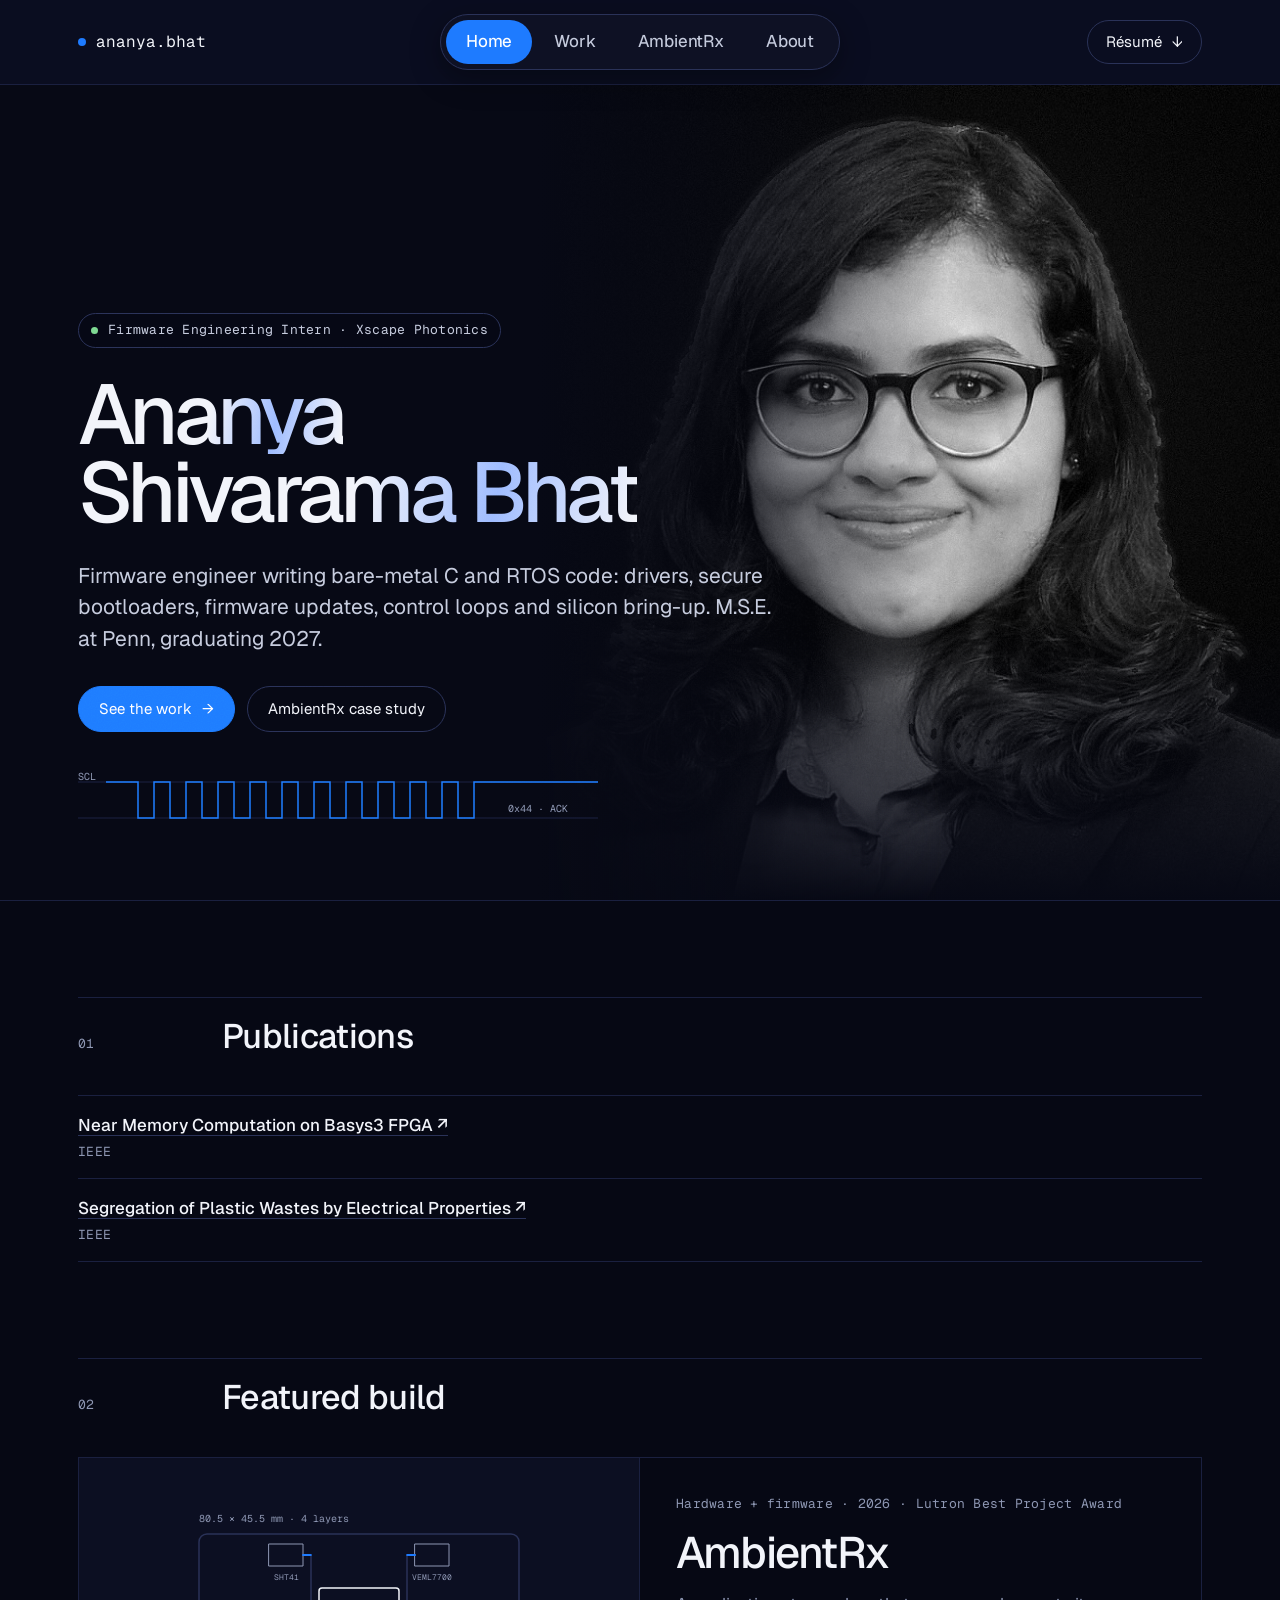
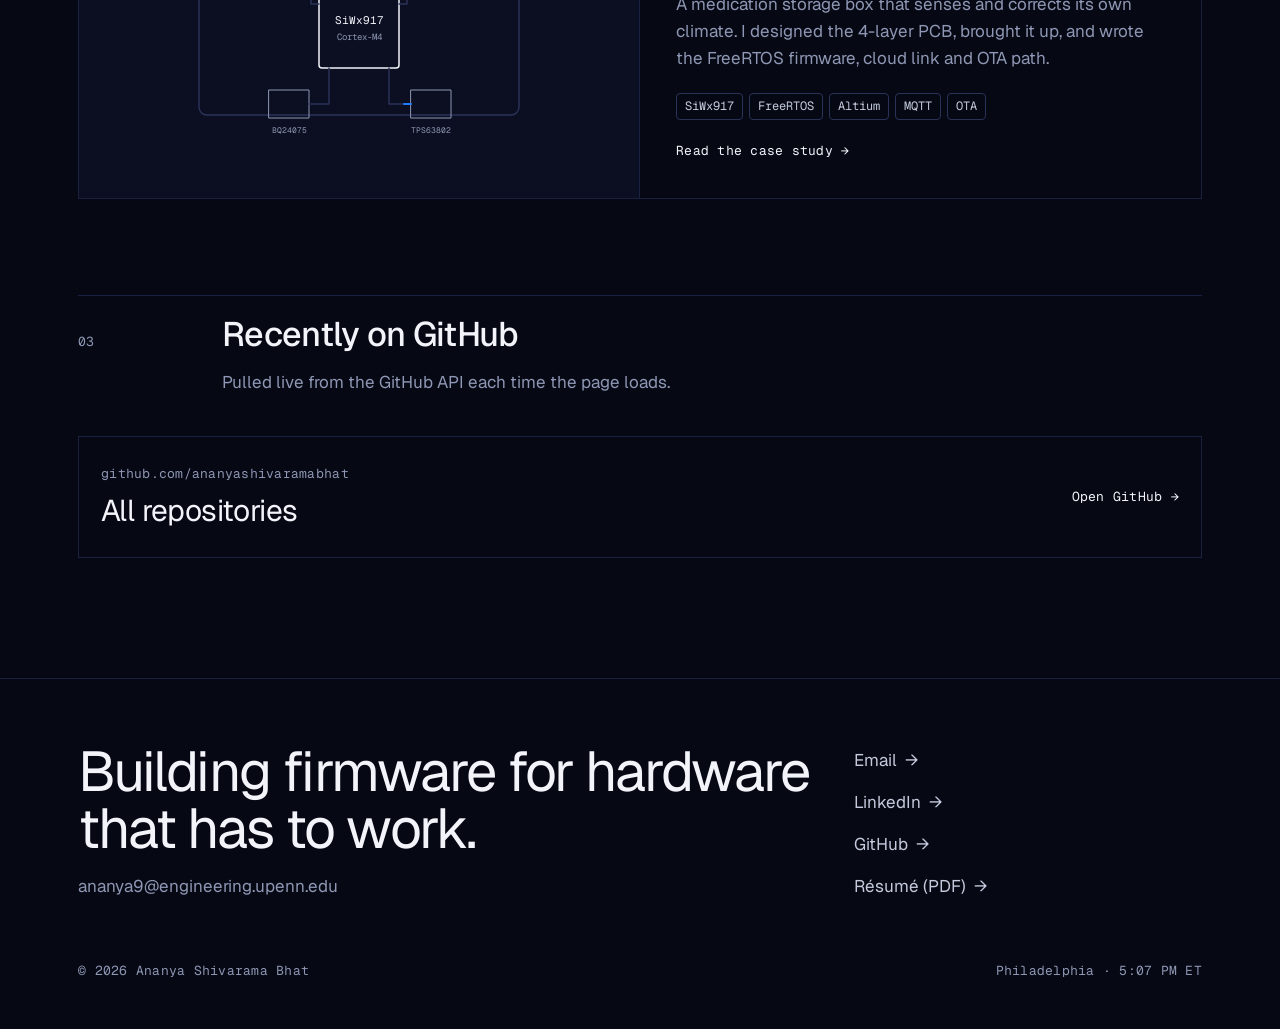
==== index.html @ 8e0df599 "Refresh assets" ====
<!DOCTYPE html>
<html lang="en">
<head>
<meta charset="utf-8">
<meta name="viewport" content="width=device-width, initial-scale=1">
<title>Ananya Shivarama Bhat · Firmware Engineer</title>
<meta name="description" content="Firmware engineer: bare-metal C, RTOS, secure bootloaders, firmware updates and silicon bring-up.">
<link rel="preconnect" href="https://fonts.googleapis.com">
<link rel="preconnect" href="https://fonts.gstatic.com" crossorigin>
<link href="https://fonts.googleapis.com/css2?family=Geist:wght@300;400;500;600&family=Geist+Mono:wght@400;500&display=swap" rel="stylesheet">
<link rel="stylesheet" href="assets-site.css?v=7">
</head>
<body data-page="home">
<a class="skip" href="#main">Skip to content</a>
<header id="site-header"></header>

<main id="main">
  <section class="hero" aria-labelledby="hero-title">
    <div class="hero-photo"><img src="portrait.jpg" alt="Ananya Shivarama Bhat" style="object-position: 50% 8%"></div>
    <div class="hero-inner">
      <p class="hero-status mono"><i aria-hidden="true"></i>Firmware Engineering Intern · Xscape Photonics</p>
      <h1 id="hero-title"><span class="line"><span>Ananya</span></span><span class="line"><span>Shivarama Bhat</span></span></h1>
      <p class="hero-lede">Firmware engineer writing bare-metal C and RTOS code: drivers, secure bootloaders, firmware updates, control loops and silicon bring-up. M.S.E. at Penn, graduating 2027.</p>
      <div class="hero-actions">
        <a class="btn solid" href="work.html">See the work <span class="arrow">→</span></a>
        <a class="btn" href="ambientrx.html">AmbientRx case study</a>
      </div>
      <svg class="scope" viewBox="0 0 520 56" aria-hidden="true">
        <path class="grid" d="M0 10 H520 M0 46 H520"></path>
        <text x="0" y="8">SCL</text>
        <path class="trace" pathLength="1" d="M28 10 H60 V46 H76 V10 H92 V46 H108 V10 H124 V46 H140 V10 H156 V46 H172 V10 H188 V46 H204 V10 H220 V46 H236 V10 H252 V46 H268 V10 H284 V46 H300 V10 H316 V46 H332 V10 H348 V46 H364 V10 H380 V46 H396 V10 H520"></path>
        <text x="430" y="40">0x44 · ACK</text>
      </svg>
    </div>
  </section>


  <div class="wrap">
    <section class="section" aria-labelledby="pub-h">
      <div class="sec-head"><span class="num">01</span><h2 id="pub-h">Publications</h2></div>
      <ul class="list-plain reveal">
        <li><a href="https://ieeexplore.ieee.org/document/10731081" target="_blank" rel="noopener"><strong style="font-weight: 500">Near Memory Computation on Basys3 FPGA ↗</strong></a><span class="mono mute">IEEE</span></li>
        <li><a href="https://ieeexplore.ieee.org/document/10234729" target="_blank" rel="noopener"><strong style="font-weight: 500">Segregation of Plastic Wastes by Electrical Properties ↗</strong></a><span class="mono mute">IEEE</span></li>
      </ul>
    </section>

    <section class="section" aria-labelledby="feat-h">
      <div class="sec-head"><span class="num">02</span><h2 id="feat-h">Featured build</h2></div>
      <a class="feature reveal" href="ambientrx.html">
        <div class="feature-vis" aria-hidden="true">
          <svg viewBox="0 0 400 340" style="position: absolute; inset: 0; width: 100%; height: 100%" preserveAspectRatio="xMidYMid meet">
            <g fill="none" stroke-linecap="round" stroke-linejoin="round">
              <rect x="40" y="76" width="320" height="181" rx="8" stroke="#2A3258" stroke-width="1.5"></rect>
              <rect x="160" y="130" width="80" height="80" rx="3" stroke="#F2F4FA" stroke-width="1.5"></rect>
              <text x="200" y="166" text-anchor="middle" font-family="Geist Mono, monospace" font-size="11" fill="#F2F4FA" stroke="none">SiWx917</text>
              <text x="200" y="182" text-anchor="middle" font-family="Geist Mono, monospace" font-size="9" fill="#8E97B3" stroke="none">Cortex-M4</text>
              <rect x="110" y="86" width="34" height="22" stroke="#8E97B3"></rect><text x="127" y="122" text-anchor="middle" font-family="Geist Mono, monospace" font-size="8" fill="#8E97B3" stroke="none">SHT41</text>
              <rect x="256" y="86" width="34" height="22" stroke="#8E97B3"></rect><text x="273" y="122" text-anchor="middle" font-family="Geist Mono, monospace" font-size="8" fill="#8E97B3" stroke="none">VEML7700</text>
              <rect x="110" y="232" width="40" height="28" stroke="#8E97B3"></rect><text x="130" y="275" text-anchor="middle" font-family="Geist Mono, monospace" font-size="8" fill="#8E97B3" stroke="none">BQ24075</text>
              <rect x="252" y="232" width="40" height="28" stroke="#8E97B3"></rect><text x="272" y="275" text-anchor="middle" font-family="Geist Mono, monospace" font-size="8" fill="#8E97B3" stroke="none">TPS63802</text>
              <path d="M144 97 H152 V146 H160 M256 97 H248 V146 H240 M150 246 H170 V210 M252 246 H230 V210" stroke="#2A3258" stroke-width="1.5"></path>
              <path class="feat-sig" pathLength="1" d="M144 97 H152 V146 H160" stroke="#1E7BFF" stroke-width="2"></path>
              <path class="feat-sig b" pathLength="1" d="M256 97 H248 V146 H240" stroke="#1E7BFF" stroke-width="2"></path>
              <path class="feat-sig c" pathLength="1" d="M252 246 H230 V210" stroke="#1E7BFF" stroke-width="2"></path>
              <text x="40" y="64" font-family="Geist Mono, monospace" font-size="10" fill="#8E97B3" stroke="none">80.5 × 45.5 mm · 4 layers</text>
            </g>
          </svg>
        </div>
        <div class="feature-body">
          <div style="display: flex; flex-direction: column; gap: 14px">
            <p class="mono mute">Hardware + firmware · 2026 · Lutron Best Project Award</p>
            <h3>AmbientRx</h3>
            <p class="mute" style="font-size: 17px; max-width: 30em">A medication storage box that senses and corrects its own climate. I designed the 4-layer PCB, brought it up, and wrote the FreeRTOS firmware, cloud link and OTA path.</p>
          </div>
          <div class="tags"><span class="tag">SiWx917</span><span class="tag">FreeRTOS</span><span class="tag">Altium</span><span class="tag">MQTT</span><span class="tag">OTA</span></div>
          <span class="mono" style="display: inline-flex; gap: 8px; align-items: center">Read the case study <span class="arrow">→</span></span>
        </div>
      </a>
      <style>
        .feat-sig{stroke-dasharray:.12 .88;animation:featsig 2.6s linear infinite}
        .feat-sig.b{animation-delay:-.9s}.feat-sig.c{animation-delay:-1.7s}
        @keyframes featsig{from{stroke-dashoffset:0}to{stroke-dashoffset:-1}}
      </style>
    </section>


    <section class="section" aria-labelledby="gh-h">
      <div class="sec-head"><span class="num">03</span><h2 id="gh-h">Recently on GitHub</h2><p class="sub">Pulled live from the GitHub API each time the page loads.</p></div>
      <div class="gh-grid" id="gh"></div>
    </section>
  </div>
</main>

<footer id="site-footer"></footer>
<noscript><p class="wrap mute" style="padding: 24px 28px">Some sections load with JavaScript. Email ananya9@engineering.upenn.edu.</p></noscript>
<script src="assets-site.js?v=7" defer></script>
</body>
</html>
---- assets-site.css ----
:root{
  --bg:#060814;
  --bg-2:#0C0F22;
  --bg-3:#141936;
  --fg:#F2F4FA;
  --fg-2:#C5CBDD;
  --mute:#8E97B3;
  --line:#1A2040;
  --line-2:#2A3258;
  --accent:#1E7BFF;
  --ok:#7BD88F;
  --warn:#F2C14E;
  --bad:#FF7A7A;
  --sans:"Geist",ui-sans-serif,system-ui,-apple-system,"Segoe UI",sans-serif;
  --mono:"Geist Mono",ui-monospace,"SFMono-Regular",Menlo,monospace;
  --max:1180px;
}
*{box-sizing:border-box}
html{scroll-behavior:smooth;-webkit-text-size-adjust:100%}
body{margin:0;background:var(--bg);color:var(--fg);font-family:var(--sans);font-size:17px;line-height:1.6;-webkit-font-smoothing:antialiased}
img{max-width:100%;display:block}
a{color:var(--fg);text-decoration-color:var(--line-2);text-underline-offset:4px;text-decoration-thickness:1px;transition:color .2s,text-decoration-color .2s}
a:hover{color:var(--accent);text-decoration-color:var(--accent)}
:focus-visible{outline:2px solid var(--accent);outline-offset:3px}
::selection{background:var(--accent);color:#fff}
h1,h2,h3,h4{font-weight:500;letter-spacing:-.02em;line-height:1.1;margin:0}
p{margin:0}
.wrap{max-width:var(--max);margin:0 auto;padding:0 28px}
.mono{font-family:var(--mono);font-size:13px;letter-spacing:.02em}
.mute{color:var(--mute)}
.accent{color:var(--accent)}
.skip{position:absolute;left:-999px;top:8px;background:var(--fg);color:#000;padding:8px 12px;z-index:100}
.skip:focus{left:8px}

/* header */
.site-header{position:sticky;top:0;z-index:50;background:rgba(6,8,20,.82);backdrop-filter:saturate(1.2) blur(10px);-webkit-backdrop-filter:saturate(1.2) blur(10px);border-bottom:1px solid transparent;transition:border-color .3s}
.site-header.scrolled{border-bottom-color:var(--line)}
.site-header .wrap{display:flex;flex-wrap:wrap;align-items:center;justify-content:space-between;gap:12px 28px;min-height:76px}
.brand{font-family:var(--mono);font-size:16px;text-decoration:none;color:var(--fg);display:inline-flex;align-items:center;gap:10px;min-height:44px}
.brand .dot{width:8px;height:8px;border-radius:50%;background:var(--accent);box-shadow:0 0 0 0 rgba(30,123,255,.6);animation:ping 2.4s ease-out infinite}
@keyframes ping{0%{box-shadow:0 0 0 0 rgba(30,123,255,.55)}70%{box-shadow:0 0 0 8px rgba(30,123,255,0)}100%{box-shadow:0 0 0 0 rgba(30,123,255,0)}}
.nav{display:flex;flex-wrap:wrap;gap:4px 34px}
.nav a{font-size:18px;font-weight:450;letter-spacing:-.01em;color:var(--fg-2);text-decoration:none;display:inline-flex;align-items:center;min-height:44px;position:relative}
.nav a::after{content:"";position:absolute;left:0;right:0;bottom:8px;height:2px;background:var(--accent);transform:scaleX(0);transform-origin:left;transition:transform .3s ease}
.nav a:hover{color:var(--fg)}
.nav a:hover::after,.nav a[aria-current="page"]::after{transform:scaleX(1)}
.nav a[aria-current="page"]{color:var(--fg)}

/* footer */
.site-footer{border-top:1px solid var(--line);margin-top:120px;padding:64px 0 48px}
.footer-grid{display:grid;grid-template-columns:repeat(auto-fit,minmax(240px,1fr));gap:40px}
.footer-big{font-size:clamp(34px,5vw,56px);letter-spacing:-.035em;line-height:1.02}
.footer-links{display:flex;flex-direction:column;gap:6px}
.footer-links a{display:inline-flex;align-items:center;gap:8px;min-height:36px;text-decoration:none;color:var(--fg-2)}
.footer-links a:hover{color:var(--accent)}
.footer-base{margin-top:56px;display:flex;flex-wrap:wrap;justify-content:space-between;gap:12px;color:var(--mute)}

/* generic sections */
.section{padding:96px 0 0}
.sec-head{display:grid;grid-template-columns:120px 1fr;gap:16px 24px;align-items:baseline;margin-bottom:40px;border-top:1px solid var(--line);padding-top:20px}
.sec-head .num{font-family:var(--mono);font-size:13px;color:var(--mute)}
.sec-head h2{font-size:clamp(26px,3vw,34px)}
.sec-head .sub{grid-column:2;color:var(--mute);max-width:640px}
@media (max-width:640px){.sec-head{grid-template-columns:1fr}.sec-head .sub{grid-column:1}}

/* reveal */
.reveal{opacity:0;transform:translateY(14px);transition:opacity .8s ease,transform .8s cubic-bezier(.2,.7,.2,1)}
.reveal.in{opacity:1;transform:none}

/* buttons */
.btn{display:inline-flex;align-items:center;gap:10px;min-height:46px;padding:0 20px;border:1px solid var(--line-2);color:var(--fg);text-decoration:none;font-size:15px;border-radius:999px;background:transparent;cursor:pointer;font-family:inherit;transition:border-color .2s,background .2s,color .2s}
.btn:hover{border-color:var(--fg);color:var(--fg)}
.btn.solid{background:var(--accent);color:#fff;border-color:var(--accent)}
.btn.solid:hover{background:#3D8FFF;border-color:#3D8FFF;color:#fff}
.arrow{display:inline-block;transition:transform .25s ease}
a:hover .arrow,.btn:hover .arrow{transform:translateX(4px)}

/* home hero */
.hero{position:relative;min-height:calc(100vh - 76px);min-height:calc(100svh - 76px);display:flex;align-items:flex-end;overflow:hidden;border-bottom:1px solid var(--line)}
.hero-photo{position:absolute;right:0;top:0;bottom:0;width:min(58%,820px);background:#060606}
.hero-photo img{width:100%;height:100%;object-fit:cover;object-position:50% 18%;opacity:0;transform:scale(1.04);transition:opacity 1.6s ease,transform 2.4s cubic-bezier(.2,.7,.2,1)}
.hero-photo.loaded img{opacity:1;transform:none}
.hero-photo::after{content:"";position:absolute;inset:0;background:linear-gradient(90deg,var(--bg) 0%,rgba(6,8,20,.55) 26%,rgba(6,8,20,0) 55%),linear-gradient(0deg,var(--bg) 0%,rgba(6,8,20,0) 35%)}
.hero-inner{position:relative;width:100%;padding:0 28px 72px;max-width:var(--max);margin:0 auto}
.hero-status{display:inline-flex;align-items:center;gap:10px;padding:6px 12px;border:1px solid var(--line-2);border-radius:999px;color:var(--fg-2);background:rgba(6,8,20,.6)}
.hero-status i{width:7px;height:7px;border-radius:50%;background:var(--ok);display:inline-block}
.hero h1{font-size:clamp(44px,6.6vw,96px);letter-spacing:-.055em;line-height:.92;margin:28px 0 28px;max-width:9.5em}
.hero h1 .line{display:block;overflow:hidden}
.hero h1 .line span{display:inline-block;transform:translateY(105%);animation:rise 1s cubic-bezier(.2,.75,.2,1) forwards}
.hero h1 .line:nth-child(2) span{animation-delay:.12s}
@keyframes rise{to{transform:none}}
.hero-lede{font-size:clamp(18px,1.8vw,21px);color:var(--fg-2);max-width:34em;line-height:1.5}
.hero-actions{display:flex;flex-wrap:wrap;gap:12px;margin-top:32px}
.scope{display:block;width:min(520px,100%);height:56px;margin-top:40px}
.scope path.trace{fill:none;stroke:var(--accent);stroke-width:1.5;stroke-dasharray:1;stroke-dashoffset:1;animation:draw 3.2s ease-in-out .6s forwards}
.scope path.grid{fill:none;stroke:var(--line);stroke-width:1}
.scope text{font-family:var(--mono);font-size:10px;fill:var(--mute)}
@keyframes draw{to{stroke-dashoffset:0}}
@media (max-width:820px){.hero-photo{width:100%;opacity:.5}.hero-photo::after{background:linear-gradient(0deg,var(--bg) 8%,rgba(6,8,20,.35) 70%)}}

/* stats */
.stats{display:grid;grid-template-columns:repeat(auto-fit,minmax(200px,1fr));border-bottom:1px solid var(--line)}
.stat{padding:28px 28px 30px;border-right:1px solid var(--line)}
.stat:last-child{border-right:0}
.stat b{display:block;font-weight:500;font-size:clamp(26px,2.6vw,34px);letter-spacing:-.03em}
.stat span{color:var(--mute);font-size:15px}
@media (max-width:640px){.stat{border-right:0;border-bottom:1px solid var(--line)}}

/* work index rows */
.index{border-top:1px solid var(--line)}
.row{border-bottom:1px solid var(--line)}
.row summary,.row > a.row-link{list-style:none;display:grid;grid-template-columns:56px minmax(0,1.4fr) minmax(0,1.2fr) 180px 28px;gap:16px;align-items:center;padding:22px 4px;cursor:pointer;text-decoration:none;color:var(--fg);min-height:44px;transition:background .25s,padding .25s}
.row summary::-webkit-details-marker{display:none}
.row summary:hover,.row > a.row-link:hover{background:var(--bg-2);padding-left:14px;color:var(--fg)}
.row .n{font-family:var(--mono);font-size:13px;color:var(--mute)}
.row .t{font-size:clamp(19px,2vw,24px);letter-spacing:-.02em}
.row .c{color:var(--mute);font-size:15px}
.row .y{font-family:var(--mono);font-size:13px;color:var(--mute);text-align:right}
.row .i{font-family:var(--mono);color:var(--mute);text-align:right;transition:transform .3s,color .2s}
.row[open] .i{transform:rotate(45deg);color:var(--accent)}
.row > a.row-link:hover .i{color:var(--accent);transform:translateX(4px)}
.row .body{display:grid;grid-template-columns:56px 1fr;gap:16px;padding:0 4px 28px}
.row .body > div{grid-column:2;max-width:760px;display:flex;flex-direction:column;gap:14px;color:var(--fg-2)}
.row ul{margin:0;padding-left:18px}
.row li{margin:4px 0}
.tags{display:flex;flex-wrap:wrap;gap:6px}
.tag{font-family:var(--mono);font-size:12px;color:var(--fg-2);border:1px solid var(--line-2);padding:3px 8px;border-radius:4px}
.badge{font-family:var(--mono);font-size:11px;color:#fff;background:var(--accent);padding:2px 7px;border-radius:3px;margin-left:10px;vertical-align:middle;letter-spacing:.04em}
@media (max-width:760px){.row summary,.row > a.row-link{grid-template-columns:36px 1fr 24px}.row .c,.row .y{display:none}.row .body{grid-template-columns:36px 1fr}}

.filters{display:flex;flex-wrap:wrap;gap:8px;margin-bottom:28px}
.filter{font-family:var(--mono);font-size:13px;min-height:40px;padding:0 14px;border:1px solid var(--line-2);border-radius:999px;background:transparent;color:var(--fg-2);cursor:pointer;transition:all .2s}
.filter:hover{border-color:var(--fg);color:var(--fg)}
.filter[aria-pressed="true"]{background:var(--accent);color:#fff;border-color:var(--accent)}
.count{font-family:var(--mono);font-size:13px;color:var(--mute);margin-left:auto;align-self:center}

/* feature card (home) */
.feature{display:grid;grid-template-columns:repeat(auto-fit,minmax(320px,1fr));gap:0;border:1px solid var(--line);text-decoration:none;color:var(--fg);transition:border-color .3s}
.feature:hover{border-color:var(--line-2);color:var(--fg)}
.feature-vis{background:var(--bg-2);min-height:340px;position:relative;overflow:hidden;border-right:1px solid var(--line)}
.feature-body{padding:36px;display:flex;flex-direction:column;gap:18px;justify-content:space-between}
.feature-body h3{font-size:clamp(30px,3.6vw,44px);letter-spacing:-.04em}

/* github */
.gh-grid{display:grid;grid-template-columns:repeat(auto-fit,minmax(260px,1fr));padding:1px 0 0 1px}
.gh{border:1px solid var(--line);margin:-1px 0 0 -1px;background:var(--bg);padding:22px;display:flex;flex-direction:column;gap:10px;text-decoration:none;color:var(--fg);min-height:150px;transition:background .25s}
.gh:hover{background:var(--bg-2);color:var(--fg)}
.gh .meta{display:flex;gap:14px;margin-top:auto;color:var(--mute)}
.gh .lang::before{content:"";display:inline-block;width:8px;height:8px;border-radius:50%;background:var(--accent);margin-right:6px}
.skeleton{background:linear-gradient(90deg,var(--bg-2),var(--bg-3),var(--bg-2));background-size:200% 100%;animation:shim 1.4s linear infinite;min-height:150px}
@keyframes shim{to{background-position:-200% 0}}
.notice{border:1px dashed var(--line-2);padding:20px;color:var(--mute)}

/* about */
.timeline{border-top:1px solid var(--line)}
.job{display:grid;grid-template-columns:200px 1fr;gap:12px 32px;padding:28px 0;border-bottom:1px solid var(--line)}
.job h3{font-size:22px}
.job .role{color:var(--fg-2)}
.job ul{margin:12px 0 0;padding-left:18px;color:var(--fg-2)}
.job li{margin:6px 0}
@media (max-width:700px){.job{grid-template-columns:1fr}}
.two{display:grid;grid-template-columns:repeat(auto-fit,minmax(300px,1fr));gap:48px}
.list-plain{list-style:none;margin:0;padding:0;border-top:1px solid var(--line)}
.list-plain li{padding:16px 0;border-bottom:1px solid var(--line);display:flex;flex-direction:column;gap:2px}
.skills{display:grid;grid-template-columns:repeat(auto-fit,minmax(260px,1fr));gap:28px}
.skills h3{font-family:var(--mono);font-size:13px;color:var(--mute);font-weight:400;margin-bottom:10px;letter-spacing:.04em}

/* form */
.form{display:grid;gap:14px;max-width:560px}
.form label{display:flex;flex-direction:column;gap:6px;font-size:14px;color:var(--fg-2)}
.form input,.form textarea{font:inherit;color:var(--fg);background:var(--bg-2);border:1px solid var(--line-2);border-radius:6px;padding:12px 14px;min-height:46px}
.form input:focus,.form textarea:focus{outline:none;border-color:var(--accent)}
.form-msg{min-height:24px;color:var(--fg-2)}

/* case study */
.cs-hero{padding:72px 0 56px;border-bottom:1px solid var(--line)}
.crumb{display:inline-flex;align-items:center;gap:8px;color:var(--mute);text-decoration:none;min-height:44px}
.cs-hero h1{font-size:clamp(56px,10vw,148px);letter-spacing:-.06em;line-height:.9;margin:20px 0 24px}
.cs-hero .lede{font-size:clamp(19px,2vw,24px);color:var(--fg-2);max-width:30em;line-height:1.45}
.cs-meta{display:grid;grid-template-columns:repeat(auto-fit,minmax(180px,1fr));gap:20px 28px;margin-top:48px;padding-top:24px;border-top:1px solid var(--line)}
.cs-meta div{display:flex;flex-direction:column;gap:4px}
.cs-meta dt,.cs-meta .k{font-family:var(--mono);font-size:12px;color:var(--mute);letter-spacing:.04em}
.cs-layout{display:grid;grid-template-columns:220px minmax(0,1fr);gap:56px;align-items:start}
.toc{position:sticky;top:96px;display:flex;flex-direction:column;gap:2px;padding-top:96px}
.toc a{font-family:var(--mono);font-size:13px;color:var(--mute);text-decoration:none;padding:6px 0 6px 12px;border-left:1px solid var(--line);transition:color .2s,border-color .2s}
.toc a:hover{color:var(--fg)}
.toc a.active{color:var(--fg);border-left-color:var(--accent)}
@media (max-width:960px){.cs-layout{grid-template-columns:minmax(0,1fr)}.toc{display:none}}
.prose{max-width:720px;display:flex;flex-direction:column;gap:18px;color:var(--fg-2)}
.prose strong{color:var(--fg);font-weight:500}
.spec{width:100%;border-collapse:collapse;font-size:15px}
.spec th,.spec td{text-align:left;padding:12px 14px 12px 0;border-bottom:1px solid var(--line);vertical-align:top}
.spec th{font-family:var(--mono);font-size:12px;color:var(--mute);font-weight:400;letter-spacing:.04em;width:180px}
.table-scroll{overflow-x:auto;border-top:1px solid var(--line)}
.diagram{border:1px solid var(--line);background:var(--bg-2);padding:20px;overflow-x:auto}
.diagram svg{min-width:860px;width:100%;height:auto;display:block}
.diagram .box{fill:var(--bg);stroke:var(--line-2)}
.diagram .box.key{stroke:var(--accent)}
.diagram text{font-family:var(--mono);font-size:12px;fill:var(--fg-2)}
.diagram text.h{font-family:var(--sans);font-size:14px;fill:var(--fg)}
.diagram text.s{font-size:10.5px;fill:var(--mute)}
.diagram .wire{fill:none;stroke:var(--line-2);stroke-width:1.5}
.diagram .sig{fill:none;stroke:var(--accent);stroke-width:2;stroke-dasharray:.05 .95;animation:sig 3s linear infinite}
.diagram .sig.b{animation-delay:-1s}.diagram .sig.c{animation-delay:-2s}
.diagram .grp{fill:none;stroke:var(--line);stroke-dasharray:4 4}
@keyframes sig{from{stroke-dashoffset:0}to{stroke-dashoffset:-1}}
figcaption{font-family:var(--mono);font-size:12px;color:var(--mute);margin-top:10px}

.stack{display:flex;flex-direction:column;border:1px solid var(--line);max-width:520px}
.layer{display:grid;grid-template-columns:52px 1fr auto;gap:14px;align-items:center;padding:14px 16px;border-bottom:1px solid var(--line);transition:background .25s}
.layer:last-child{border-bottom:0}
.layer:hover{background:var(--bg-2)}
.layer .sw{height:10px;border-radius:2px}
.layer span:last-child{font-family:var(--mono);font-size:12px;color:var(--mute)}

.chart{border:1px solid var(--line);padding:20px;background:var(--bg-2)}
.chart svg{width:100%;height:auto;display:block}
.chart .ax{stroke:var(--line-2)}
.chart .gl{stroke:var(--line);stroke-dasharray:2 4}
.chart .band{fill:rgba(30,123,255,.07)}
.chart .ln{fill:none;stroke:var(--accent);stroke-width:2;stroke-dasharray:1;stroke-dashoffset:1;transition:stroke-dashoffset 1.6s ease}
.chart.in .ln{stroke-dashoffset:0}
.chart circle{fill:var(--bg);stroke:var(--accent);stroke-width:2}
.chart text{font-family:var(--mono);font-size:11px;fill:var(--mute)}
.chart text.v{fill:var(--fg)}

.tasks{display:grid;grid-template-columns:repeat(auto-fit,minmax(200px,1fr));padding:1px 0 0 1px}
.task{border:1px solid var(--line);margin:-1px 0 0 -1px;padding:20px;display:flex;flex-direction:column;gap:8px}
.task h4{font-family:var(--mono);font-size:14px;font-weight:500;color:var(--fg)}
.task p{font-size:14.5px;color:var(--mute);line-height:1.5}

.pipeline{display:flex;flex-wrap:wrap;gap:8px;align-items:center}
.pipeline .step{font-family:var(--mono);font-size:13px;padding:10px 12px;border:1px solid var(--line-2);border-radius:6px;color:var(--fg-2);transition:all .35s}
.pipeline .step.on{border-color:var(--accent);color:var(--fg);background:rgba(30,123,255,.08)}
.pipeline .sep{color:var(--mute);font-family:var(--mono)}

.bugs{border-top:1px solid var(--line)}
.bug{border-bottom:1px solid var(--line)}
.bug summary{list-style:none;cursor:pointer;display:grid;grid-template-columns:56px 1fr auto 24px;gap:14px;align-items:center;padding:20px 4px;min-height:44px;transition:background .2s}
.bug summary::-webkit-details-marker{display:none}
.bug summary:hover{background:var(--bg-2)}
.bug .id{font-family:var(--mono);font-size:13px;color:var(--mute)}
.bug .ttl{font-size:19px;letter-spacing:-.01em}
.bug .area{font-family:var(--mono);font-size:12px;color:var(--mute)}
.bug .i{font-family:var(--mono);color:var(--mute);transition:transform .3s}
.bug[open] .i{transform:rotate(45deg);color:var(--accent)}
.bug .bd{display:grid;grid-template-columns:56px 1fr;gap:14px;padding:0 4px 24px}
.bug dl{grid-column:2;margin:0;display:grid;grid-template-columns:110px 1fr;gap:8px 18px;color:var(--fg-2);max-width:760px}
.bug dt{font-family:var(--mono);font-size:12px;color:var(--mute);padding-top:3px}
.bug dd{margin:0}
@media (max-width:640px){.bug summary{grid-template-columns:40px 1fr 24px}.bug .area{display:none}.bug .bd{grid-template-columns:1fr}.bug dl{grid-column:1;grid-template-columns:1fr}}

.score{display:flex;height:10px;border-radius:2px;overflow:hidden;background:var(--bg-3);margin:14px 0 10px}
.score span{display:block;height:100%;width:0;transition:width 1.4s cubic-bezier(.2,.7,.2,1)}
.legend{display:flex;flex-wrap:wrap;gap:18px;color:var(--mute);font-size:14px}
.legend i{display:inline-block;width:10px;height:10px;border-radius:2px;margin-right:6px;vertical-align:-1px}
.req{width:100%;border-collapse:collapse;font-size:14.5px;min-width:720px}
.req th,.req td{text-align:left;padding:12px 12px 12px 0;border-bottom:1px solid var(--line);vertical-align:top}
.req th{font-family:var(--mono);font-size:12px;color:var(--mute);font-weight:400}
.req td:first-child{font-family:var(--mono);font-size:13px;white-space:nowrap}
.req td.d{color:var(--fg-2);width:46%}
.req td.n{color:var(--mute)}
.st{font-family:var(--mono);font-size:12px;white-space:nowrap}
.st.met{color:var(--ok)}.st.partial{color:var(--warn)}.st.not{color:var(--bad)}

.figs{display:grid;grid-template-columns:repeat(auto-fit,minmax(260px,1fr));gap:20px}
.fig{margin:0}
.fig .ph{aspect-ratio:4/3;border:1px dashed var(--line-2);background:var(--bg-2);display:flex;align-items:center;justify-content:center;text-align:center;padding:16px;color:var(--mute);font-family:var(--mono);font-size:12px}
.fig img{aspect-ratio:4/3;object-fit:cover;width:100%;border:1px solid var(--line)}

.next{display:grid;grid-template-columns:repeat(auto-fit,minmax(260px,1fr));padding:1px 0 0 1px}
.next div{border:1px solid var(--line);margin:-1px 0 0 -1px;padding:22px;display:flex;flex-direction:column;gap:8px}
.next h4{font-size:17px}
.next p{color:var(--mute);font-size:15px}

.links{display:flex;flex-wrap:wrap;gap:10px}

@media (prefers-reduced-motion:reduce){
  *,*::before,*::after{animation:none !important;transition:none !important}
  .reveal{opacity:1;transform:none}
  .hero h1 .line span{transform:none}
  .hero-photo img{opacity:1;transform:none}
  .scope path.trace,.chart .ln{stroke-dashoffset:0}
}

main{overflow-x:clip}
@media (max-width:640px){.spec th{width:92px}}

/* media */
.media{display:grid;grid-template-columns:repeat(auto-fit,minmax(min(100%,300px),1fr));gap:20px}
.media.four{grid-template-columns:repeat(auto-fit,minmax(min(100%,180px),1fr))}
.shot{margin:0;display:flex;flex-direction:column}
.shot.wide{grid-column:1/-1}
.zoom{display:block;width:100%;padding:0;border:1px solid var(--line);background:var(--bg-2);cursor:zoom-in;overflow:hidden;border-radius:2px}
.zoom img{width:100%;height:auto;transition:transform .6s cubic-bezier(.2,.7,.2,1),filter .4s}
.shot.tall .zoom img{aspect-ratio:3/4;object-fit:cover}
.shot.light .zoom{background:#fff;padding:10px}
.zoom:hover img{transform:scale(1.025)}
.shot:not(.light) .zoom img{filter:saturate(.92)}
.shot:not(.light) .zoom:hover img{filter:none}
.lightbox::backdrop{background:rgba(0,0,0,.86)}
.sub-h{font-family:var(--mono);font-size:13px;color:var(--mute);margin:56px 0 14px;letter-spacing:.02em}

.gh-profile{grid-column:1/-1;flex-direction:row;align-items:center;justify-content:space-between;flex-wrap:wrap;gap:16px;min-height:120px}
.gh-profile .big{font-size:clamp(22px,2.6vw,30px);letter-spacing:-.02em}
@media (max-width:640px){.nav{gap:4px 20px}.nav a{font-size:16px}}

/* project detail */
.proj-vis{border:1px solid var(--line);background:var(--bg-2);padding:28px}
.proj-vis svg{width:100%;height:auto;display:block;max-height:340px}
.pv-draw{stroke-dasharray:1;stroke-dashoffset:1;animation:draw 2.4s ease-in-out .3s forwards}
.pv-loop{stroke-dasharray:.08 .92;animation:sig 3.2s linear infinite}
.pv-ja{animation:pvj 5s steps(1) infinite}.pv-jb{opacity:0;animation:pvj 5s steps(1) -2.5s infinite}
.pv-a{animation:pvs 5s steps(1) infinite}.pv-b{animation:pvs 5s steps(1) -2.5s infinite;stroke:#2A3258}
@keyframes pvj{0%{opacity:1}50%{opacity:0}}
@keyframes pvs{0%{stroke:#1E7BFF}50%{stroke:#2A3258}}
.built{list-style:none;margin:0;padding:0;border-top:1px solid var(--line);max-width:900px}
.built li{display:grid;grid-template-columns:56px 1fr;gap:16px;padding:22px 0;border-bottom:1px solid var(--line);font-size:clamp(18px,1.8vw,21px);line-height:1.5;color:var(--fg)}
.pager{display:grid;grid-template-columns:1fr 1fr;gap:16px;border-top:1px solid var(--line);margin-top:96px;padding-top:24px}
.pager a{display:flex;flex-direction:column;gap:6px;text-decoration:none;min-height:44px;font-size:20px;letter-spacing:-.01em}

/* centered pill nav */
.site-header .wrap{display:grid;grid-template-columns:1fr auto 1fr;align-items:center;gap:12px 20px;min-height:84px}
.site-header .brand{justify-self:start}
.nav-cta{justify-self:end;min-height:44px;padding:0 18px;font-size:15px}
.nav{gap:2px;padding:5px;border:1px solid var(--line-2);border-radius:999px;background:rgba(16,19,38,.78);box-shadow:0 8px 30px rgba(0,0,0,.35)}
.nav a{font-size:17px;padding:0 20px;border-radius:999px;min-height:44px;transition:background .25s,color .25s}
.nav a::after{display:none}
.nav a:hover{background:var(--bg-3);color:var(--fg)}
.nav a[aria-current="page"]{background:var(--accent);color:#fff}
.site-header.scrolled{border-bottom-color:transparent}
.site-header{background:rgba(12,15,34,.9);border-bottom:1px solid var(--line)}
@media (max-width:820px){
  .site-header .wrap{grid-template-columns:1fr auto;min-height:64px;padding-top:10px;padding-bottom:10px}
  .site-header .nav{grid-column:1/-1;grid-row:2;justify-self:stretch;justify-content:space-between;overflow-x:auto}
  .nav a{padding:0 12px;font-size:15px}
}
.hero{min-height:calc(100vh - 84px);min-height:calc(100svh - 84px)}
.hl-toc{display:flex;flex-wrap:wrap;gap:8px;margin-top:36px}
.hl-toc a{font-family:var(--mono);font-size:13px;text-decoration:none;color:var(--fg-2);border:1px solid var(--line-2);border-radius:999px;padding:0 14px;min-height:40px;display:inline-flex;align-items:center}
.hl-toc a:hover{border-color:var(--fg);color:var(--fg)}
.hl{scroll-margin-top:100px}

.hero-photo{background:#04050D}
.btn:not(.solid):hover{border-color:var(--accent);color:var(--fg)}

.shot.narrow{max-width:340px}

.pv-grow{transform-box:fill-box;transform-origin:left center;transform:scaleX(0);animation:pvgrow 1.1s cubic-bezier(.2,.7,.2,1) forwards}
@keyframes pvgrow{to{transform:none}}
.pv-pop{opacity:0;animation:pvpop .5s ease forwards}
@keyframes pvpop{to{opacity:1}}
.pv-frame{animation:pvframe 3.2s ease-in-out infinite alternate}
@keyframes pvframe{from{transform:translateX(150px)}to{transform:translateX(340px)}}
@media (prefers-reduced-motion:reduce){.pv-grow{transform:none}.pv-pop{opacity:1}}

/* mobile */
[hidden]{display:none!important}
@media (max-width:820px){
  .hero{display:block;min-height:0}
  .hero-photo{position:relative;width:100%;height:64vh;height:64svh;max-height:560px;opacity:1}
  .hero-photo::after{background:linear-gradient(0deg,var(--bg) 3%,rgba(6,8,20,.35) 30%,rgba(6,8,20,0) 55%)}
  .hero-inner{margin-top:-96px;padding:0 20px 56px}
  .hero h1{margin:20px 0}
}
@media (max-width:640px){
  .built li{grid-template-columns:14px 1fr;gap:10px;font-size:17px}
  .proj-vis{padding:14px;overflow-x:auto;-webkit-overflow-scrolling:touch}
  .proj-vis svg{min-width:560px;max-height:none}
}

/* cinematic company mark */
.cs-hero.has-logo{position:relative;isolation:isolate}
.cs-bg{position:absolute;z-index:-1;top:0;bottom:0;left:calc(50% - 50vw);right:calc(50% - 50vw);overflow:hidden;pointer-events:none;background:var(--bg)}
.cs-x{position:absolute;right:7vw;top:50%;width:min(44vw,600px);aspect-ratio:178/132;overflow:hidden;transform:translateY(-50%) scale(1.06);opacity:0;filter:blur(.3px) saturate(1.2);-webkit-mask-image:radial-gradient(closest-side,#000 50%,transparent 100%);mask-image:radial-gradient(closest-side,#000 50%,transparent 100%);mix-blend-mode:screen;animation:csIn 2.6s cubic-bezier(.2,.7,.2,1) .2s forwards,csDrift 28s ease-in-out 2.8s infinite alternate}
.cs-x img{display:block;width:421.35%;max-width:none;margin:-81.46% 0 0 -33.71%}
.cs-sweep{position:absolute;inset:0;background:linear-gradient(100deg,transparent 30%,rgba(190,220,255,.35) 47%,transparent 62%);background-size:260% 100%;mix-blend-mode:overlay;animation:csSweep 8s ease-in-out 2s infinite}
.cs-bg::after{content:"";position:absolute;inset:0;background:radial-gradient(ellipse 70% 90% at 75% 50%,transparent 30%,var(--bg) 85%),repeating-linear-gradient(0deg,rgba(0,0,0,.18) 0 1px,transparent 1px 3px)}
@keyframes csIn{to{opacity:.55;transform:translateY(-50%) scale(1)}}
@keyframes csDrift{from{transform:translateY(-50%) scale(1)}to{transform:translate(-3%,-48%) scale(1.07)}}
@keyframes csSweep{0%{background-position:130% 0}55%,100%{background-position:-30% 0}}
@media (max-width:820px){.cs-x{width:80vw;right:-16vw;top:30%}@keyframes csIn{to{opacity:.6;transform:translateY(-50%) scale(1)}}}
@media (prefers-reduced-motion:reduce){.cs-x{animation:none;opacity:.5;transform:translateY(-50%)}.cs-sweep{animation:none;opacity:0}}

/* AmbientRx explorer */
.explore{margin-top:44px}
.explore-h{font-size:12px;letter-spacing:.06em;margin:0 0 14px}
.explore-grid{display:grid;grid-template-columns:repeat(3,minmax(0,1fr));gap:12px}
.xcard{display:flex;flex-direction:column;gap:6px;padding:18px 18px 16px;border:1px solid var(--line-2);border-radius:14px;background:linear-gradient(180deg,rgba(30,123,255,.06),rgba(6,8,20,0) 60%),var(--bg-2);color:var(--fg);text-decoration:none;transition:border-color .2s,transform .2s,background .2s}
.xcard:hover{border-color:var(--accent);transform:translateY(-2px)}
.xcard strong{font-size:19px;font-weight:500;letter-spacing:-.01em}
.xcard .xb{color:var(--fg-2);font-size:14.5px;line-height:1.45;flex:1}
.xcard .xm{font-size:12px;color:var(--accent);margin-top:6px}
@media (max-width:900px){.explore-grid{grid-template-columns:repeat(2,minmax(0,1fr))}}
@media (max-width:520px){.explore-grid{gap:8px}.xcard{padding:12px 14px;gap:4px}.xcard strong{font-size:16px}.xcard .xb{display:none}.xcard .xm{font-size:11px}}
.cs-tabs{position:sticky;top:84px;z-index:20;margin:0 -28px;padding:10px 28px;background:rgba(6,8,20,.88);backdrop-filter:blur(12px);-webkit-backdrop-filter:blur(12px);border-bottom:1px solid var(--line)}
.cs-tabs-in{display:flex;gap:6px;overflow-x:auto;scrollbar-width:none}
.cs-tabs-in::-webkit-scrollbar{display:none}
.cs-tabs a{flex:none;font-size:14.5px;color:var(--fg-2);text-decoration:none;padding:8px 16px;border-radius:999px;border:1px solid transparent;white-space:nowrap;transition:color .2s,background .2s,border-color .2s}
.cs-tabs a:hover{color:var(--fg);border-color:var(--line-2)}
.cs-tabs a.active{background:var(--accent);color:#fff}
.cs-layout.tabbed{display:block}
.cs-subnav{display:flex;flex-wrap:wrap;gap:8px;padding-top:28px}
.cs-subnav a{font-family:var(--mono);font-size:12.5px;color:var(--fg-2);text-decoration:none;border:1px solid var(--line-2);border-radius:999px;padding:6px 14px}
.cs-subnav a:hover{color:var(--fg);border-color:var(--fg)}
.cs-pager{display:flex;justify-content:space-between;gap:16px;margin-top:72px;padding-top:24px;border-top:1px solid var(--line)}
.cs-pager a{display:flex;flex-direction:column;gap:4px;text-decoration:none;color:var(--fg);font-size:20px}
.cs-pager a:hover span:last-child{color:var(--accent)}
@media (max-width:820px){.cs-tabs{top:132px;margin:0 -20px;padding:8px 20px}.cs-tabs a{font-size:14px;padding:7px 13px}}
/* lightbox */
.lightbox{width:min(1400px,96vw);max-width:none;height:92vh;max-height:none;padding:0;border:1px solid var(--line-2);border-radius:12px;background:var(--bg);color:var(--fg);display:none;flex-direction:column;overflow:hidden}
.lightbox[open]{display:flex}
.lb-bar{display:flex;align-items:center;gap:12px;padding:10px 12px 10px 18px;border-bottom:1px solid var(--line)}
.lb-cap{flex:1;margin:0;font-size:13px;color:var(--fg-2);min-width:0;overflow:hidden;text-overflow:ellipsis;white-space:nowrap}
.lb-count{font-size:12px}
.lb-actions{display:flex;gap:6px}
.lb-btn{min-width:38px;height:38px;padding:0 10px;display:inline-flex;align-items:center;justify-content:center;border-radius:999px;border:1px solid var(--line-2);background:transparent;color:var(--fg);font-size:18px;cursor:pointer;text-decoration:none}
.lb-btn.lb-wide{font-size:13px;font-family:var(--mono);padding:0 14px}
.lb-btn:hover{border-color:var(--accent)}
.lb-stage{flex:1;overflow:auto;display:grid;place-items:center;background:#03040a}
.lb-stage img{max-width:100%;max-height:100%;width:auto;height:auto;display:block;cursor:zoom-in;background:#fff}
.lightbox.zoomed .lb-stage{place-items:start}
.lightbox.zoomed .lb-stage img{max-width:none;max-height:none;cursor:grab}
@media (max-width:640px){.lb-btn.lb-wide{padding:0 10px;font-size:12px}.lb-cap{display:none}}

/* cinematic layer */
:root{--grain:url("data:image/svg+xml;utf8,<svg xmlns='http://www.w3.org/2000/svg' width='180' height='180'><filter id='n'><feTurbulence type='fractalNoise' baseFrequency='.85' numOctaves='2' stitchTiles='stitch'/><feColorMatrix values='0 0 0 0 1  0 0 0 0 1  0 0 0 0 1  0 0 0 .9 0'/></filter><rect width='100%' height='100%' filter='url(%23n)'/></svg>")}
@keyframes grain{0%{background-position:0 0}20%{background-position:-60px 40px}40%{background-position:50px -70px}60%{background-position:-30px -20px}80%{background-position:70px 60px}100%{background-position:0 0}}
@keyframes letterbox{from{background-size:100% 13%,100% 13%}to{background-size:100% 0,100% 0}}
@keyframes kb{from{transform:scale(1) translate(0,0)}to{transform:scale(1.09) translate(-1.5%,-1%)}}
@keyframes sweep{0%{transform:translateX(-120%)}60%,100%{transform:translateX(220%)}}
@keyframes shimmer{0%,55%{background-position:200% 0}100%{background-position:-100% 0}}
.hero::before,.cs-hero.cine::before{content:"";position:absolute;inset:0;z-index:3;pointer-events:none;background-image:var(--grain);background-size:180px 180px;opacity:.07;mix-blend-mode:overlay;animation:grain .9s steps(5) infinite}
.hero::after,.cs-hero.cine::after{content:"";position:absolute;inset:0;z-index:4;pointer-events:none;background:linear-gradient(#000,#000) top/100% 0 no-repeat,linear-gradient(#000,#000) bottom/100% 0 no-repeat;animation:letterbox 1.6s cubic-bezier(.7,0,.2,1) .15s backwards}
.hero-inner{z-index:2}
.hero-photo{transition:transform .6s cubic-bezier(.2,.7,.2,1);overflow:hidden}
.hero-photo.loaded img{animation:kb 32s ease-in-out 2.4s infinite alternate}
.hero-photo::before{content:"";position:absolute;top:0;bottom:0;left:0;width:40%;z-index:1;pointer-events:none;background:linear-gradient(90deg,rgba(160,190,255,0) 0%,rgba(160,190,255,.09) 50%,rgba(160,190,255,0) 100%);mix-blend-mode:screen;transform:translateX(-120%);animation:sweep 11s ease-in-out 3s infinite}
.hero h1 .line span{background:linear-gradient(100deg,var(--fg) 40%,#9DBBFF 50%,var(--fg) 60%) 200% 0/250% 100%;-webkit-background-clip:text;background-clip:text;-webkit-text-fill-color:transparent}
.hero h1 .line span{animation:rise 1s cubic-bezier(.2,.75,.2,1) forwards,shimmer 7s ease-in-out 2s infinite}
.hero h1 .line:nth-child(2) span{animation-delay:.12s,2.3s}
/* AmbientRx cinematic hero */
.cs-hero.cine{position:relative;isolation:isolate}
.arx-bg{position:absolute;z-index:-1;top:0;bottom:0;left:calc(50% - 50vw);right:calc(50% - 50vw);overflow:hidden;pointer-events:none;background:var(--bg)}
.arx-board{position:absolute;right:-6vw;top:-4%;width:min(78vw,1250px);opacity:0;-webkit-mask-image:radial-gradient(ellipse 62% 60% at 58% 48%,#000 35%,transparent 78%);mask-image:radial-gradient(ellipse 62% 60% at 58% 48%,#000 35%,transparent 78%);animation:arxIn 2.4s cubic-bezier(.2,.7,.2,1) .3s forwards,arxDrift 36s ease-in-out 2.7s infinite alternate}
.arx-board img{display:block;width:100%;height:auto;filter:saturate(1.1) contrast(1.05)}
.arx-scan{position:absolute;top:0;bottom:0;width:16%;left:0;background:linear-gradient(90deg,rgba(30,123,255,0),rgba(30,123,255,.18) 75%,rgba(170,205,255,.7) 97%,rgba(170,205,255,0));mix-blend-mode:screen;animation:arxScan 6.5s cubic-bezier(.45,0,.55,1) 1.2s infinite}
.arx-bg::after{content:"";position:absolute;inset:0;background:linear-gradient(90deg,var(--bg) 0%,rgba(6,8,20,.86) 28%,rgba(6,8,20,.35) 58%,rgba(6,8,20,.15) 100%),linear-gradient(0deg,var(--bg) 0%,rgba(6,8,20,0) 30%)}
@keyframes arxIn{from{opacity:0;transform:scale(1.06)}to{opacity:.62;transform:scale(1)}}
@keyframes arxDrift{from{transform:scale(1) translate(0,0)}to{transform:scale(1.07) translate(-2.5%,1.5%)}}
@keyframes arxScan{0%{transform:translateX(-120%);opacity:0}10%{opacity:1}85%{opacity:1}100%{transform:translateX(620%);opacity:0}}
.cs-hero.cine h1{background:linear-gradient(100deg,var(--fg) 40%,#9DBBFF 50%,var(--fg) 60%) 200% 0/250% 100%;-webkit-background-clip:text;background-clip:text;-webkit-text-fill-color:transparent;animation:shimmer 7s ease-in-out 1.8s infinite}
.cs-hero.cine .lede,.cs-hero.cine .cs-meta,.cs-hero.cine h1,.cs-hero.cine .crumb{animation-fill-mode:backwards}
.cs-hero.cine .crumb,.cs-hero.cine .lede,.cs-hero.cine .cs-meta,.cs-hero.cine .explore{opacity:0;animation:fadeUp .9s cubic-bezier(.2,.7,.2,1) forwards}
.cs-hero.cine .lede{animation-delay:.35s}.cs-hero.cine .cs-meta{animation-delay:.5s}.cs-hero.cine .explore{animation-delay:.65s}.cs-hero.cine .crumb{animation-delay:.1s}
@keyframes fadeUp{from{opacity:0;transform:translateY(14px)}to{opacity:1;transform:none}}
#m-hero .shot .zoom{overflow:hidden}
#m-hero .shot .zoom img{aspect-ratio:21/9;object-fit:cover;object-position:50% 55%;animation:kb 26s ease-in-out infinite alternate}
#m-hero .shot{position:relative}
#m-hero .shot .zoom::after{content:"";position:absolute;inset:0;pointer-events:none;background:radial-gradient(ellipse 80% 90% at 50% 50%,transparent 50%,rgba(0,0,0,.55) 100%)}
@media (max-width:820px){.arx-board{width:150vw;right:-45vw;top:2%}.arx-bg::after{background:linear-gradient(0deg,var(--bg) 0%,rgba(6,8,20,.75) 45%,rgba(6,8,20,.45) 100%)}#m-hero .shot .zoom img{aspect-ratio:4/3}}
@media (prefers-reduced-motion:reduce){.hero::before,.cs-hero.cine::before,.arx-scan,.hero-photo::before{animation:none}.hero::after,.cs-hero.cine::after{animation:none}.hero-photo.loaded img,.arx-board,#m-hero .shot .zoom img{animation:none;opacity:.62}.arx-board{opacity:.62}.hero h1 .line span,.cs-hero.cine h1{animation:none;-webkit-text-fill-color:currentColor;background:none}.cs-hero.cine .crumb,.cs-hero.cine .lede,.cs-hero.cine .cs-meta,.cs-hero.cine .explore{opacity:1;animation:none}}
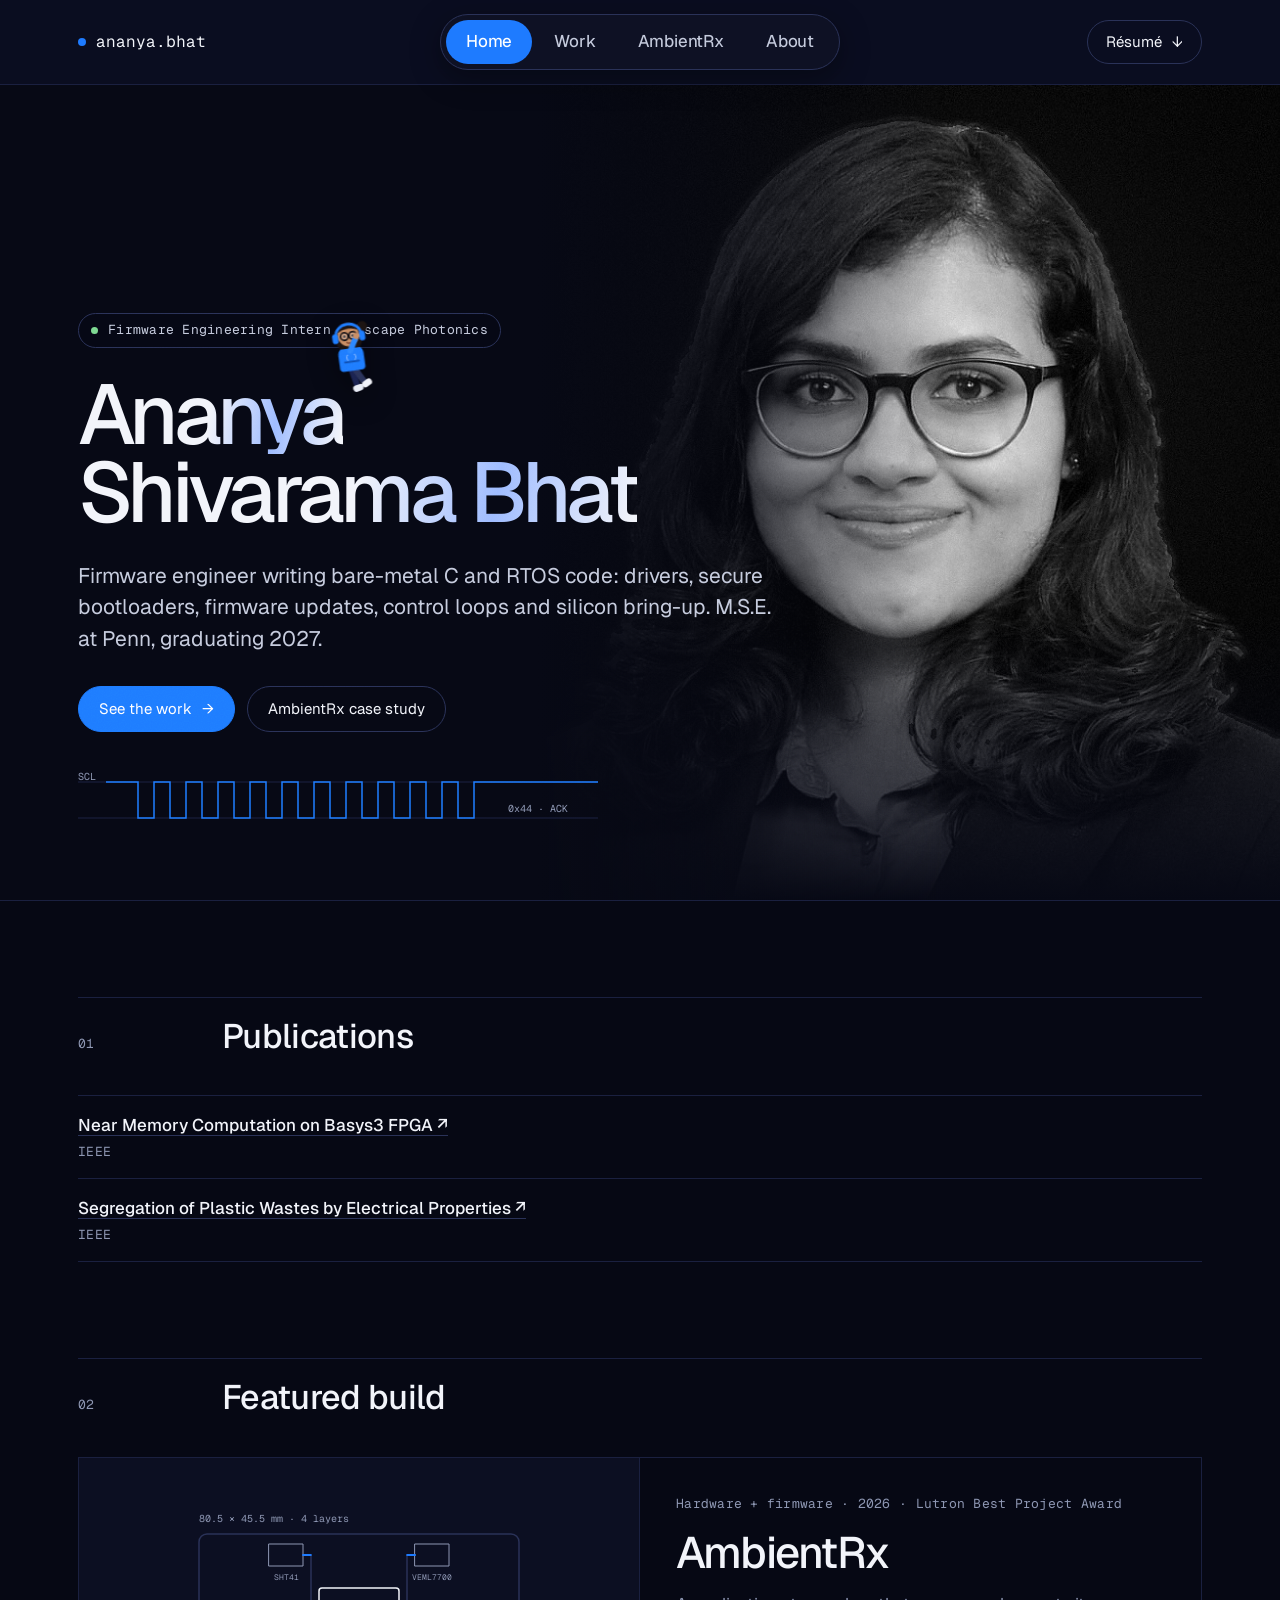
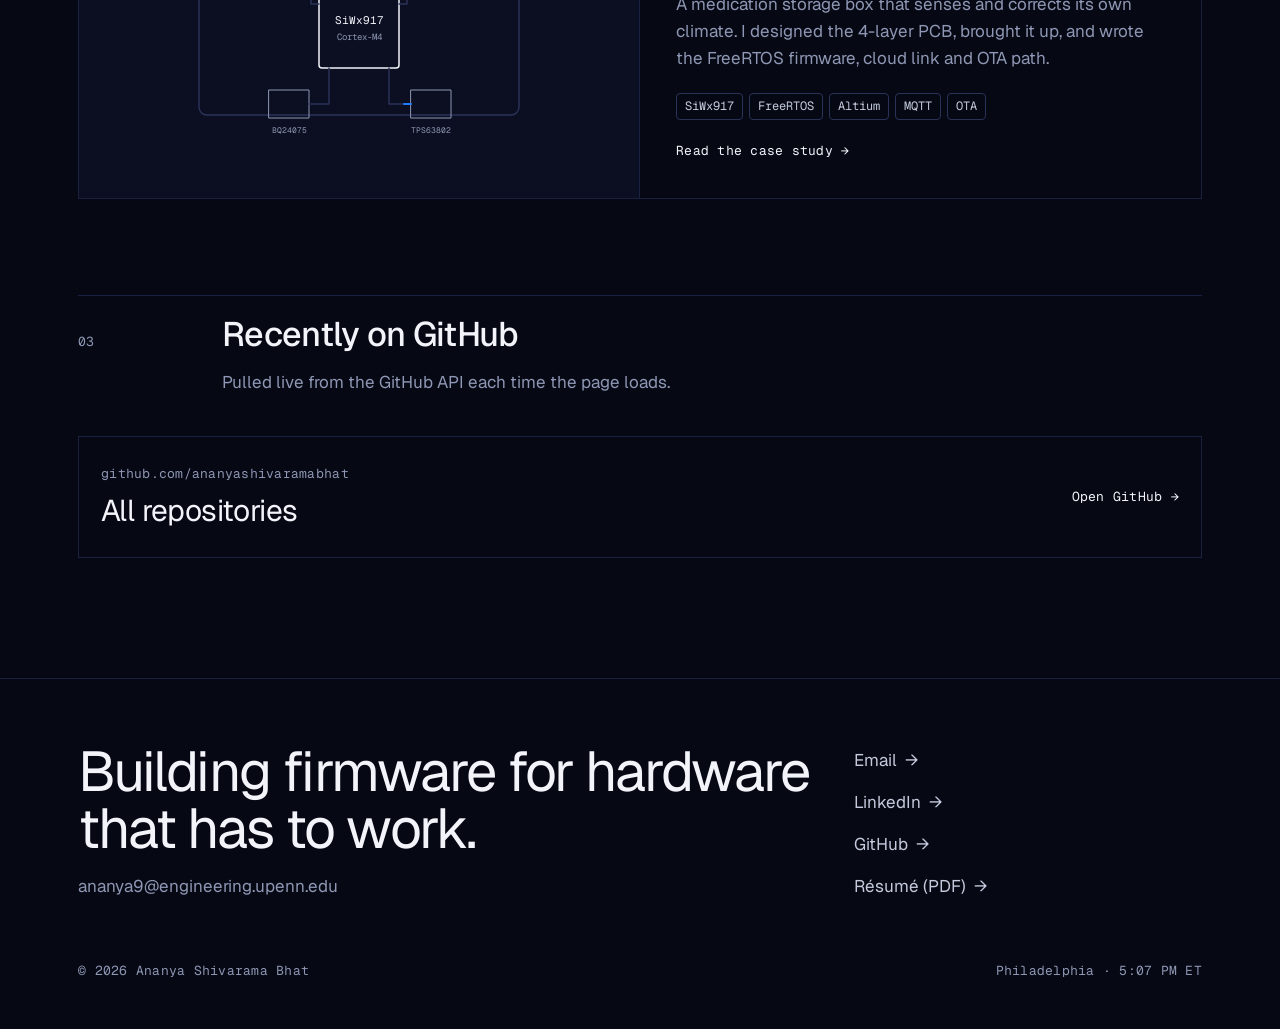
==== commit 2a76c5af: "Refresh assets" ====
--- a/index.html
+++ b/index.html
@@ -3,12 +3,13 @@
 <head>
 <meta charset="utf-8">
 <meta name="viewport" content="width=device-width, initial-scale=1">
+<link rel="icon" href="favicon.svg" type="image/svg+xml">
 <title>Ananya Shivarama Bhat · Firmware Engineer</title>
 <meta name="description" content="Firmware engineer: bare-metal C, RTOS, secure bootloaders, firmware updates and silicon bring-up.">
 <link rel="preconnect" href="https://fonts.googleapis.com">
 <link rel="preconnect" href="https://fonts.gstatic.com" crossorigin>
 <link href="https://fonts.googleapis.com/css2?family=Geist:wght@300;400;500;600&family=Geist+Mono:wght@400;500&display=swap" rel="stylesheet">
-<link rel="stylesheet" href="assets-site.css?v=7">
+<link rel="stylesheet" href="assets-site.css?v=8">
 </head>
 <body data-page="home">
 <a class="skip" href="#main">Skip to content</a>
@@ -93,6 +94,6 @@
 
 <footer id="site-footer"></footer>
 <noscript><p class="wrap mute" style="padding: 24px 28px">Some sections load with JavaScript. Email ananya9@engineering.upenn.edu.</p></noscript>
-<script src="assets-site.js?v=7" defer></script>
+<script src="assets-site.js?v=8" defer></script>
 </body>
 </html>
--- a/assets-site.css
+++ b/assets-site.css
@@ -460,3 +460,38 @@
 #m-hero .shot .zoom::after{content:"";position:absolute;inset:0;pointer-events:none;background:radial-gradient(ellipse 80% 90% at 50% 50%,transparent 50%,rgba(0,0,0,.55) 100%)}
 @media (max-width:820px){.arx-board{width:150vw;right:-45vw;top:2%}.arx-bg::after{background:linear-gradient(0deg,var(--bg) 0%,rgba(6,8,20,.75) 45%,rgba(6,8,20,.45) 100%)}#m-hero .shot .zoom img{aspect-ratio:4/3}}
 @media (prefers-reduced-motion:reduce){.hero::before,.cs-hero.cine::before,.arx-scan,.hero-photo::before{animation:none}.hero::after,.cs-hero.cine::after{animation:none}.hero-photo.loaded img,.arx-board,#m-hero .shot .zoom img{animation:none;opacity:.62}.arx-board{opacity:.62}.hero h1 .line span,.cs-hero.cine h1{animation:none;-webkit-text-fill-color:currentColor;background:none}.cs-hero.cine .crumb,.cs-hero.cine .lede,.cs-hero.cine .cs-meta,.cs-hero.cine .explore{opacity:1;animation:none}}
+
+/* nerd girl */
+.nerd{position:absolute;left:0;top:0;z-index:6;width:40px;height:62px;margin:-58px 0 0 -20px;transform-origin:20px 58px;opacity:0;cursor:pointer;pointer-events:auto;filter:drop-shadow(0 6px 10px rgba(0,0,0,.45))}
+.nerd svg{display:block;overflow:visible}
+.nerd-flip{width:40px;height:62px;transform-origin:20px 62px}
+.nerd.aim-left .nerd-flip{transform:scaleX(-1)}
+.nerd .n-leg,.nerd .n-arm,.nerd .n-head{transform-box:view-box}
+.nerd .n-leg-b,.nerd .n-leg-f{transform-origin:20px 41px}
+.nerd .n-arm-b,.nerd .n-arm-f{transform-origin:20.5px 29.5px}
+.nerd .n-head{transform-origin:20.5px 26px}
+.nerd .n-eyes{transform-box:fill-box;transform-origin:center;animation:nblink 4.2s infinite}
+.nerd.walking .n-leg-f{animation:nstep .36s ease-in-out infinite alternate}
+.nerd.walking .n-leg-b{animation:nstep .36s ease-in-out infinite alternate-reverse}
+.nerd.walking .n-arm-f{animation:nswing .36s ease-in-out infinite alternate-reverse}
+.nerd.walking .n-arm-b{animation:nswing .36s ease-in-out infinite alternate}
+.nerd.walking svg{animation:nbob .18s ease-in-out infinite alternate}
+.nerd.sliding .n-leg-f{transform:rotate(-28deg)}.nerd.sliding .n-leg-b{transform:rotate(-12deg)}
+.nerd.sliding .n-arm-f{transform:rotate(-150deg)}.nerd.sliding .n-arm-b{transform:rotate(150deg)}
+.nerd.sliding svg{transform:rotate(-8deg);transform-origin:20px 58px}
+.nerd .n-finger{opacity:0;transition:opacity .2s}
+.nerd.pointing .n-finger{opacity:1}
+.nerd.pointing .n-arm-f{transform:translate(5.5px,.5px) rotate(var(--aim,-60deg));animation:npoint 1.1s ease-in-out .4s infinite alternate}
+@keyframes npoint{from{transform:translate(5.5px,.5px) rotate(var(--aim,-60deg))}to{transform:translate(5.5px,.5px) rotate(calc(var(--aim,-60deg) + 8deg))}}
+.nerd.pointing .n-head{transform:rotate(6deg)}
+.nerd.done svg{animation:nidle 2.8s ease-in-out infinite}
+.nerd-bubble{position:absolute;left:50%;bottom:calc(100% + 8px);transform:translate(-30%,6px) scale(.9);white-space:nowrap;font-size:12px;line-height:1;padding:7px 10px;border-radius:999px;background:#F2F4FA;color:#060814;opacity:0;transition:opacity .3s,transform .3s cubic-bezier(.2,.8,.2,1.4);pointer-events:none}
+.nerd-bubble::after{content:"";position:absolute;left:24%;top:100%;border:5px solid transparent;border-top-color:#F2F4FA}
+.nerd.talk .nerd-bubble{opacity:1;transform:translate(-30%,0) scale(1)}
+.nerd.talk .n-mouth{d:path("M18.6 22.4Q20.6 25.2 22.6 22.4")}
+@keyframes nstep{from{transform:rotate(26deg)}to{transform:rotate(-26deg)}}
+@keyframes nswing{from{transform:rotate(30deg)}to{transform:rotate(-30deg)}}
+@keyframes nbob{from{transform:translateY(0)}to{transform:translateY(-1.6px)}}
+@keyframes nidle{0%,100%{transform:translateY(0)}50%{transform:translateY(-1.2px)}}
+@keyframes nblink{0%,92%,100%{transform:scaleY(1)}95%{transform:scaleY(.1)}}
+@media (max-width:820px){.nerd-bubble{left:auto;right:calc(100% + 4px);bottom:58%;transform:translateX(6px) scale(.9);font-size:11px;padding:6px 9px}.nerd.talk .nerd-bubble{transform:none}.nerd-bubble::after{left:auto;right:-9px;top:50%;margin-top:-5px;border-top-color:transparent;border-left-color:#F2F4FA}}
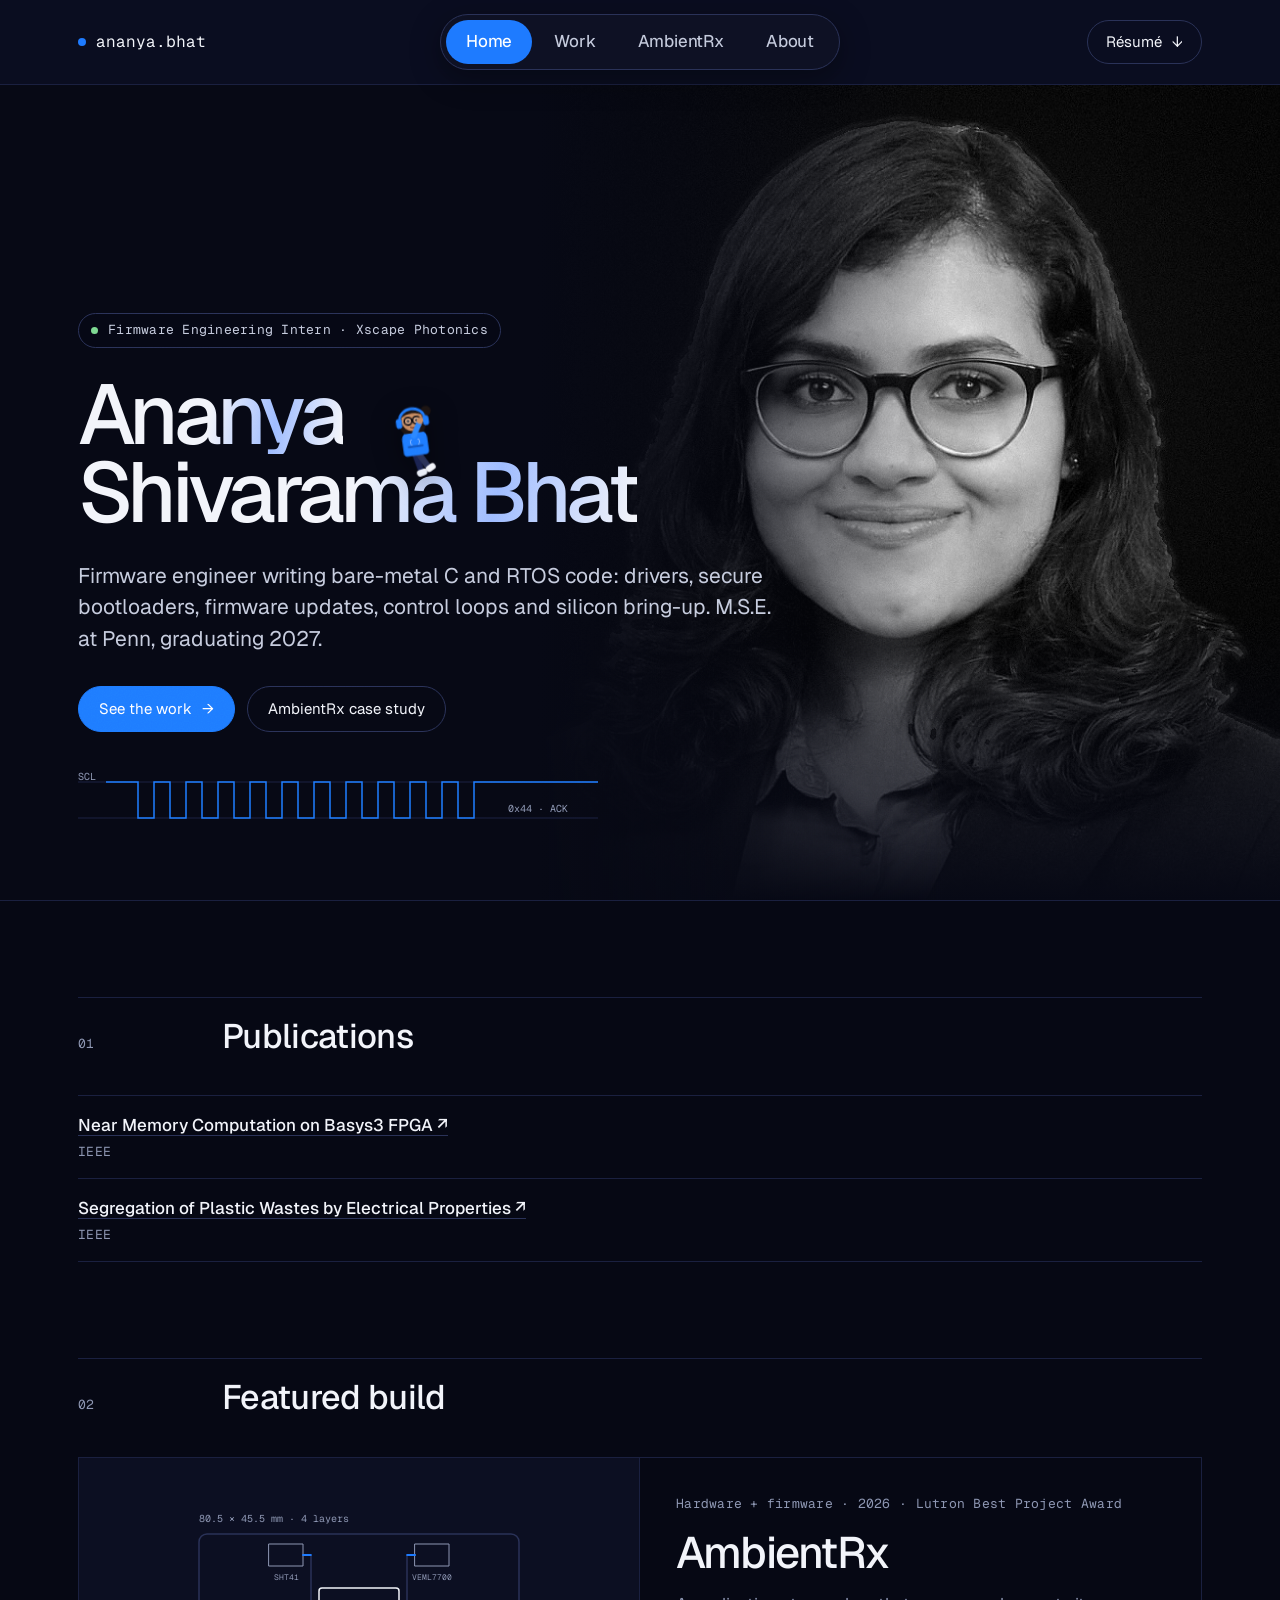
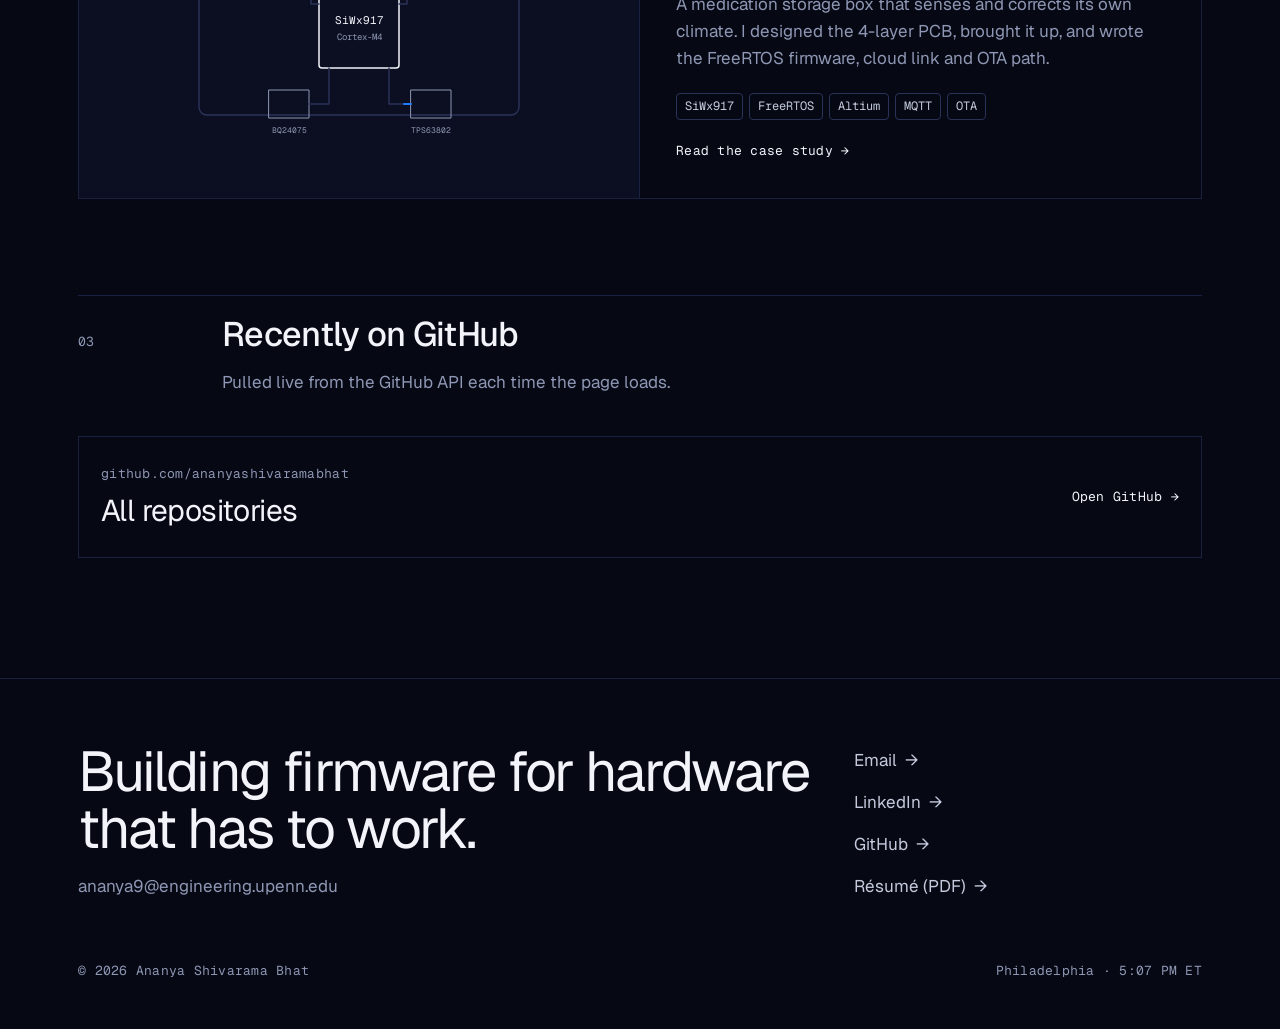
==== commit 427661eb: "Refresh assets" ====
--- a/index.html
+++ b/index.html
@@ -9,7 +9,7 @@
 <link rel="preconnect" href="https://fonts.googleapis.com">
 <link rel="preconnect" href="https://fonts.gstatic.com" crossorigin>
 <link href="https://fonts.googleapis.com/css2?family=Geist:wght@300;400;500;600&family=Geist+Mono:wght@400;500&display=swap" rel="stylesheet">
-<link rel="stylesheet" href="assets-site.css?v=8">
+<link rel="stylesheet" href="assets-site.css?v=9">
 </head>
 <body data-page="home">
 <a class="skip" href="#main">Skip to content</a>
@@ -94,6 +94,6 @@
 
 <footer id="site-footer"></footer>
 <noscript><p class="wrap mute" style="padding: 24px 28px">Some sections load with JavaScript. Email ananya9@engineering.upenn.edu.</p></noscript>
-<script src="assets-site.js?v=8" defer></script>
+<script src="assets-site.js?v=9" defer></script>
 </body>
 </html>
--- a/assets-site.css
+++ b/assets-site.css
@@ -495,3 +495,21 @@
 @keyframes nidle{0%,100%{transform:translateY(0)}50%{transform:translateY(-1.2px)}}
 @keyframes nblink{0%,92%,100%{transform:scaleY(1)}95%{transform:scaleY(.1)}}
 @media (max-width:820px){.nerd-bubble{left:auto;right:calc(100% + 4px);bottom:58%;transform:translateX(6px) scale(.9);font-size:11px;padding:6px 9px}.nerd.talk .nerd-bubble{transform:none}.nerd-bubble::after{left:auto;right:-9px;top:50%;margin-top:-5px;border-top-color:transparent;border-left-color:#F2F4FA}}
+
+/* hero photo stage + face frames */
+.hp-stage{position:absolute;transform-origin:50% 40%}
+.hp-stage img{position:absolute;inset:0;width:100%;height:100%}
+.hero-photo.staged.loaded img{animation:none}
+.hero-photo.staged.loaded .hp-stage{animation:kb 32s ease-in-out 2.4s infinite alternate}
+.hero-photo .hp-stage img.hp-face{position:absolute;inset:auto;opacity:0;transform:none;transition:opacity .08s linear;pointer-events:none;-webkit-mask-image:linear-gradient(90deg,transparent,#000 4%,#000 96%,transparent),linear-gradient(180deg,transparent,#000 10%,#000 90%,transparent);-webkit-mask-composite:source-in;mask-image:linear-gradient(90deg,transparent,#000 4%,#000 96%,transparent),linear-gradient(180deg,transparent,#000 10%,#000 90%,transparent);mask-composite:intersect}
+.hero-photo.loaded .hp-stage img.hp-face.on{opacity:1}
+.nerd.flying{transform-origin:20px 34px}
+.nerd.flying .n-leg-f{transform:rotate(-40deg)}.nerd.flying .n-leg-b{transform:rotate(30deg)}
+.nerd.flying .n-arm-f{transform:rotate(-160deg)}.nerd.flying .n-arm-b{transform:rotate(160deg)}
+.nerd.crouch svg{transform:scaleY(.82);transform-origin:20px 58px;transition:transform .2s}
+.nerd.land svg{animation:nland .38s ease-out}
+.nerd.happy svg{animation:nhop .42s ease-in-out 3}
+@keyframes nland{0%{transform:scaleY(.78) scaleX(1.12)}60%{transform:scaleY(1.06) scaleX(.96)}100%{transform:none}}
+@keyframes nhop{0%,100%{transform:translateY(0)}50%{transform:translateY(-7px)}}
+.nerd.bubble-left .nerd-bubble{left:auto;right:calc(100% + 4px);bottom:58%;transform:translateX(6px) scale(.9)}.nerd.bubble-left.talk .nerd-bubble{transform:none}.nerd.bubble-left .nerd-bubble::after{left:auto;right:-9px;top:50%;margin-top:-5px;border-top-color:transparent;border-left-color:#F2F4FA}
+.nerd.aim-left.bubble-left .nerd-bubble{right:calc(100% + 4px)}
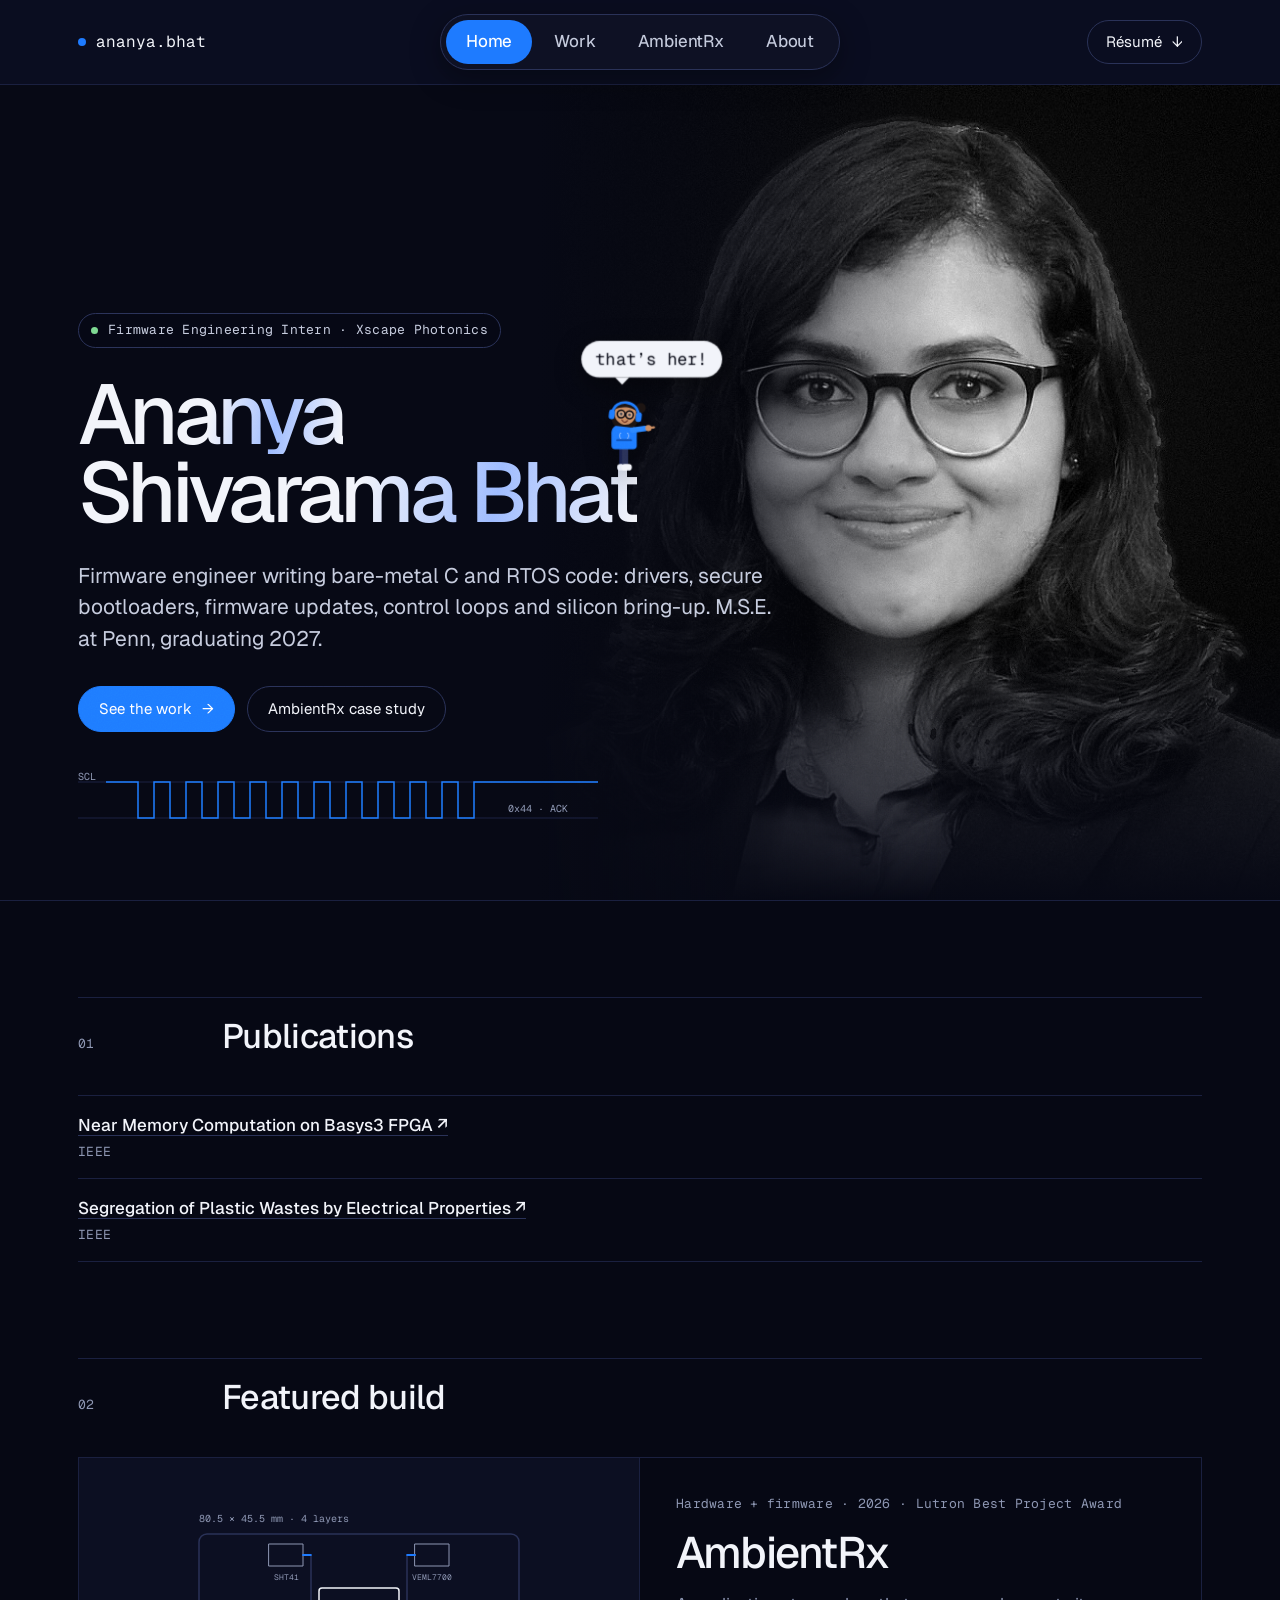
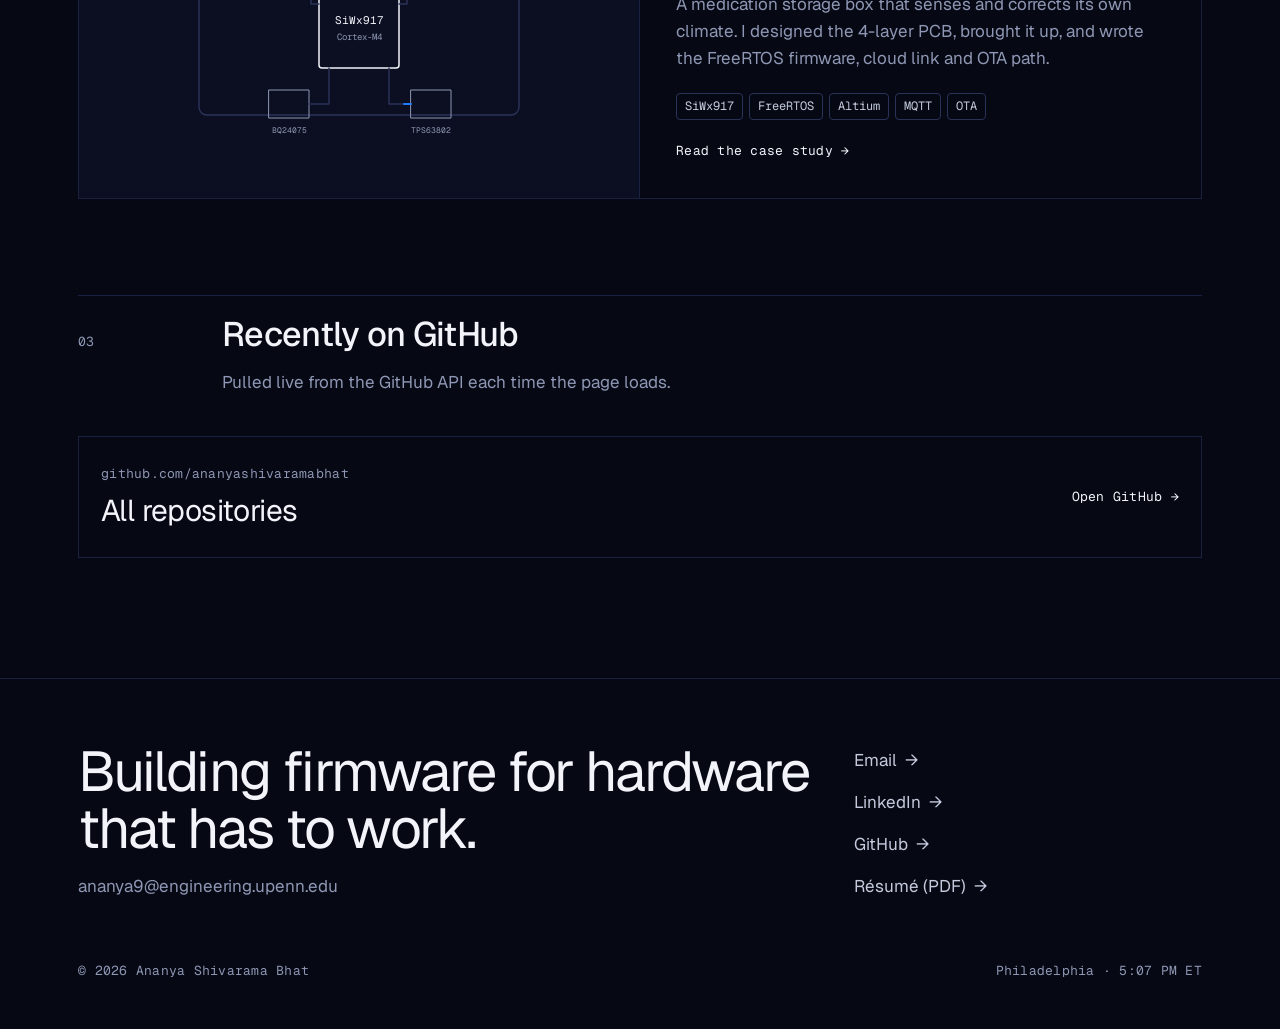
==== commit b75f9d08: "Bump asset version" ====
--- a/index.html
+++ b/index.html
@@ -9,7 +9,7 @@
 <link rel="preconnect" href="https://fonts.googleapis.com">
 <link rel="preconnect" href="https://fonts.gstatic.com" crossorigin>
 <link href="https://fonts.googleapis.com/css2?family=Geist:wght@300;400;500;600&family=Geist+Mono:wght@400;500&display=swap" rel="stylesheet">
-<link rel="stylesheet" href="assets-site.css?v=9">
+<link rel="stylesheet" href="assets-site.css?v=11">
 </head>
 <body data-page="home">
 <a class="skip" href="#main">Skip to content</a>
@@ -94,6 +94,6 @@
 
 <footer id="site-footer"></footer>
 <noscript><p class="wrap mute" style="padding: 24px 28px">Some sections load with JavaScript. Email ananya9@engineering.upenn.edu.</p></noscript>
-<script src="assets-site.js?v=9" defer></script>
+<script src="assets-site.js?v=11" defer></script>
 </body>
 </html>
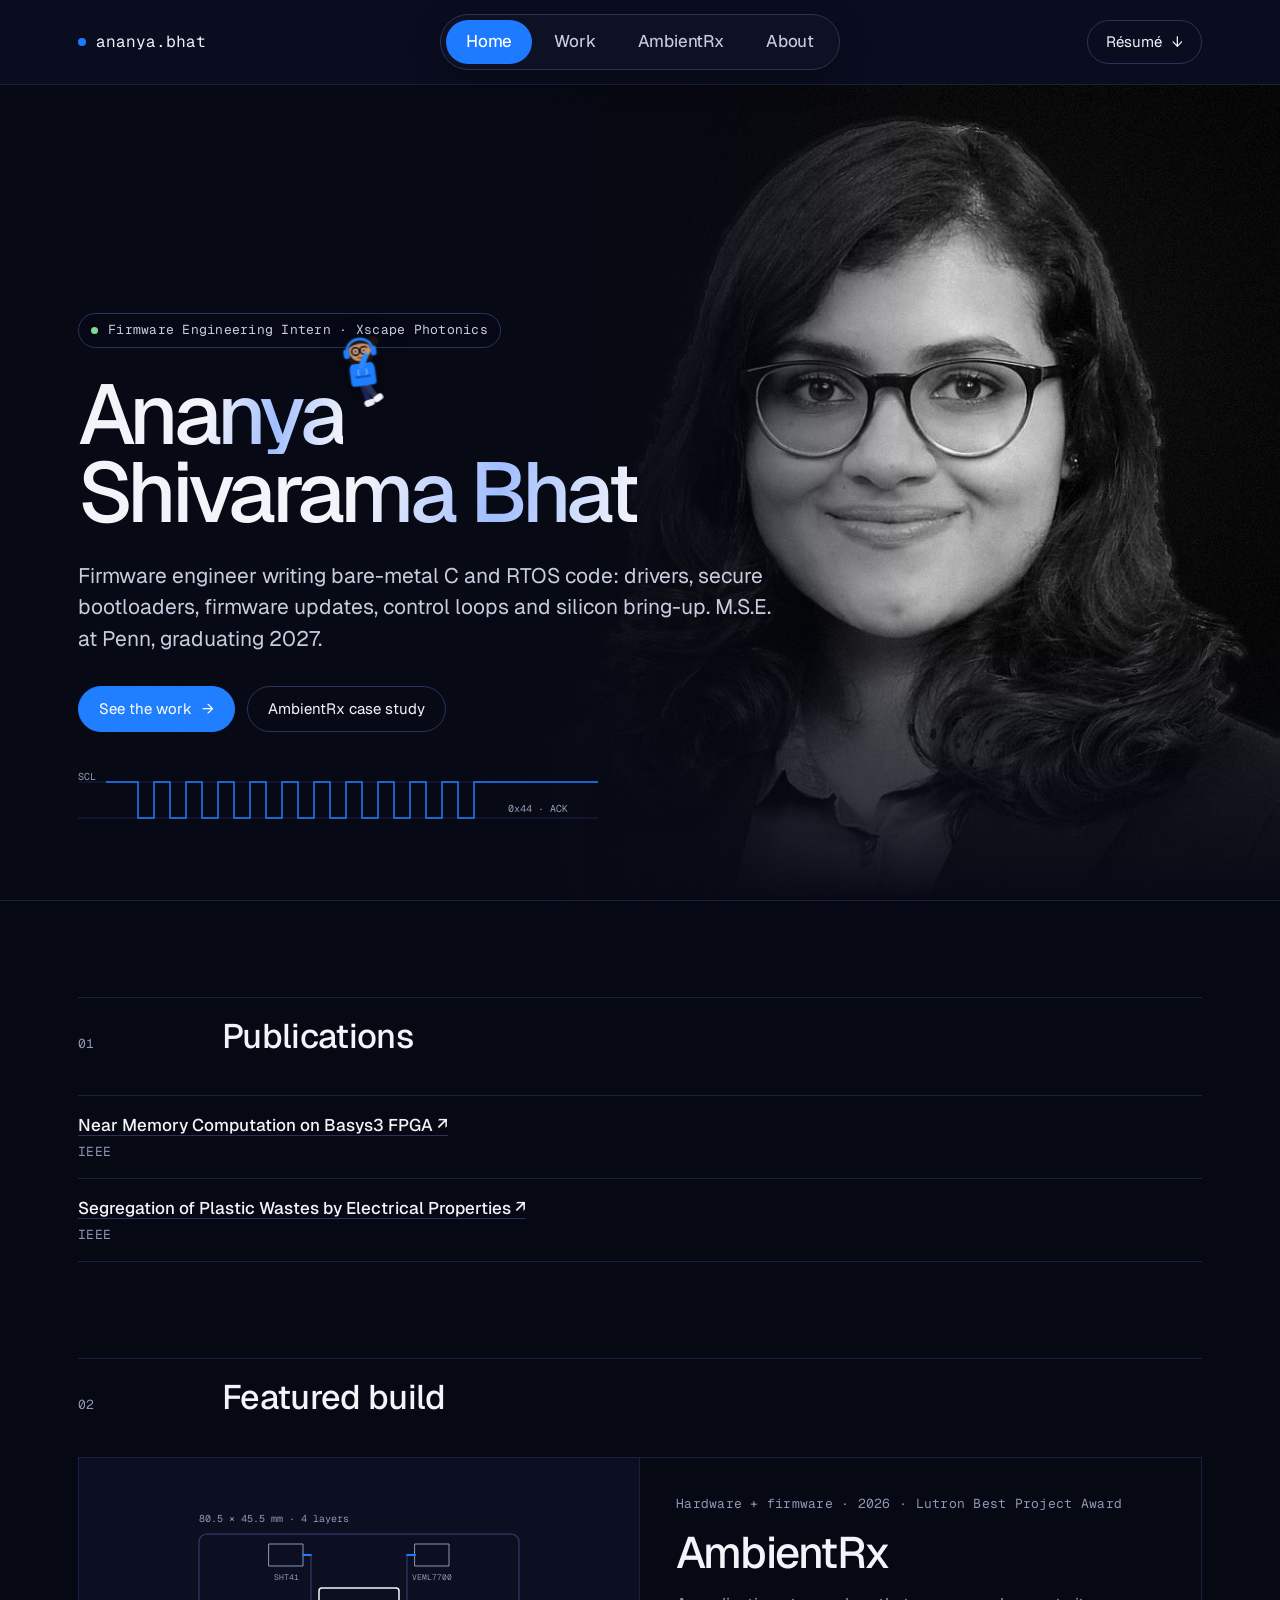
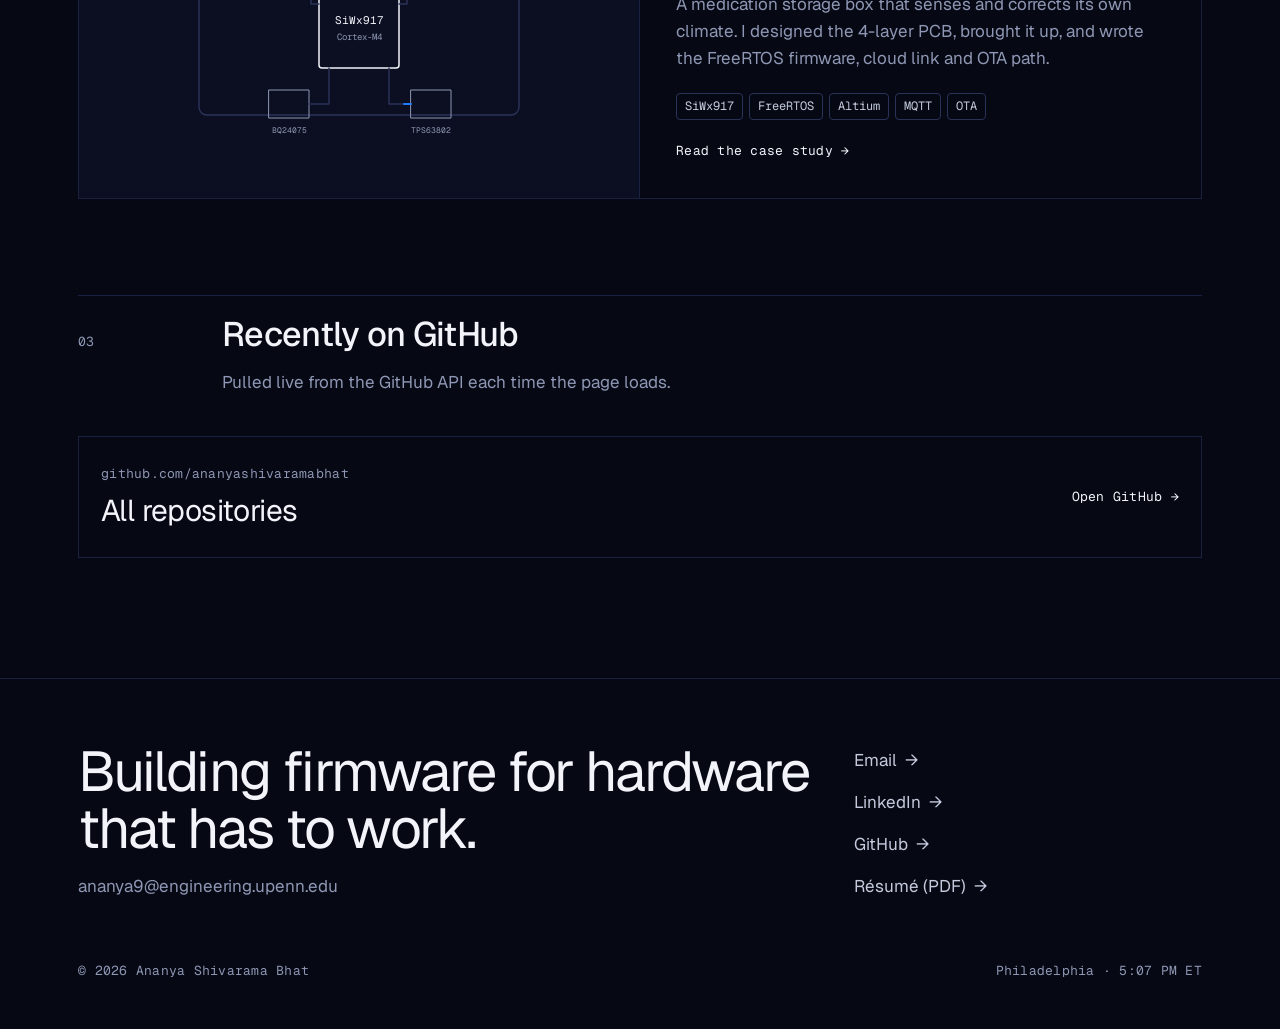
==== commit e4cc0840: "Update asset version in index.html" ====
--- a/index.html
+++ b/index.html
@@ -9,7 +9,7 @@
 <link rel="preconnect" href="https://fonts.googleapis.com">
 <link rel="preconnect" href="https://fonts.gstatic.com" crossorigin>
 <link href="https://fonts.googleapis.com/css2?family=Geist:wght@300;400;500;600&family=Geist+Mono:wght@400;500&display=swap" rel="stylesheet">
-<link rel="stylesheet" href="assets-site.css?v=11">
+<link rel="stylesheet" href="assets-site.css?v=12">
 </head>
 <body data-page="home">
 <a class="skip" href="#main">Skip to content</a>
@@ -94,6 +94,6 @@
 
 <footer id="site-footer"></footer>
 <noscript><p class="wrap mute" style="padding: 24px 28px">Some sections load with JavaScript. Email ananya9@engineering.upenn.edu.</p></noscript>
-<script src="assets-site.js?v=11" defer></script>
+<script src="assets-site.js?v=12" defer></script>
 </body>
 </html>
--- a/assets-site.css
+++ b/assets-site.css
@@ -501,7 +501,7 @@
 .hp-stage img{position:absolute;inset:0;width:100%;height:100%}
 .hero-photo.staged.loaded img{animation:none}
 .hero-photo.staged.loaded .hp-stage{animation:kb 32s ease-in-out 2.4s infinite alternate}
-.hero-photo .hp-stage img.hp-face{position:absolute;inset:auto;opacity:0;transform:none;transition:opacity .08s linear;pointer-events:none;-webkit-mask-image:linear-gradient(90deg,transparent,#000 4%,#000 96%,transparent),linear-gradient(180deg,transparent,#000 10%,#000 90%,transparent);-webkit-mask-composite:source-in;mask-image:linear-gradient(90deg,transparent,#000 4%,#000 96%,transparent),linear-gradient(180deg,transparent,#000 10%,#000 90%,transparent);mask-composite:intersect}
+.hero-photo .hp-stage img.hp-face{position:absolute;inset:auto;opacity:0;transform:none;transition:opacity .45s ease-in-out;pointer-events:none;-webkit-mask-image:linear-gradient(90deg,transparent,#000 4%,#000 96%,transparent),linear-gradient(180deg,transparent,#000 10%,#000 90%,transparent);-webkit-mask-composite:source-in;mask-image:linear-gradient(90deg,transparent,#000 4%,#000 96%,transparent),linear-gradient(180deg,transparent,#000 10%,#000 90%,transparent);mask-composite:intersect}
 .hero-photo.loaded .hp-stage img.hp-face.on{opacity:1}
 .nerd.flying{transform-origin:20px 34px}
 .nerd.flying .n-leg-f{transform:rotate(-40deg)}.nerd.flying .n-leg-b{transform:rotate(30deg)}
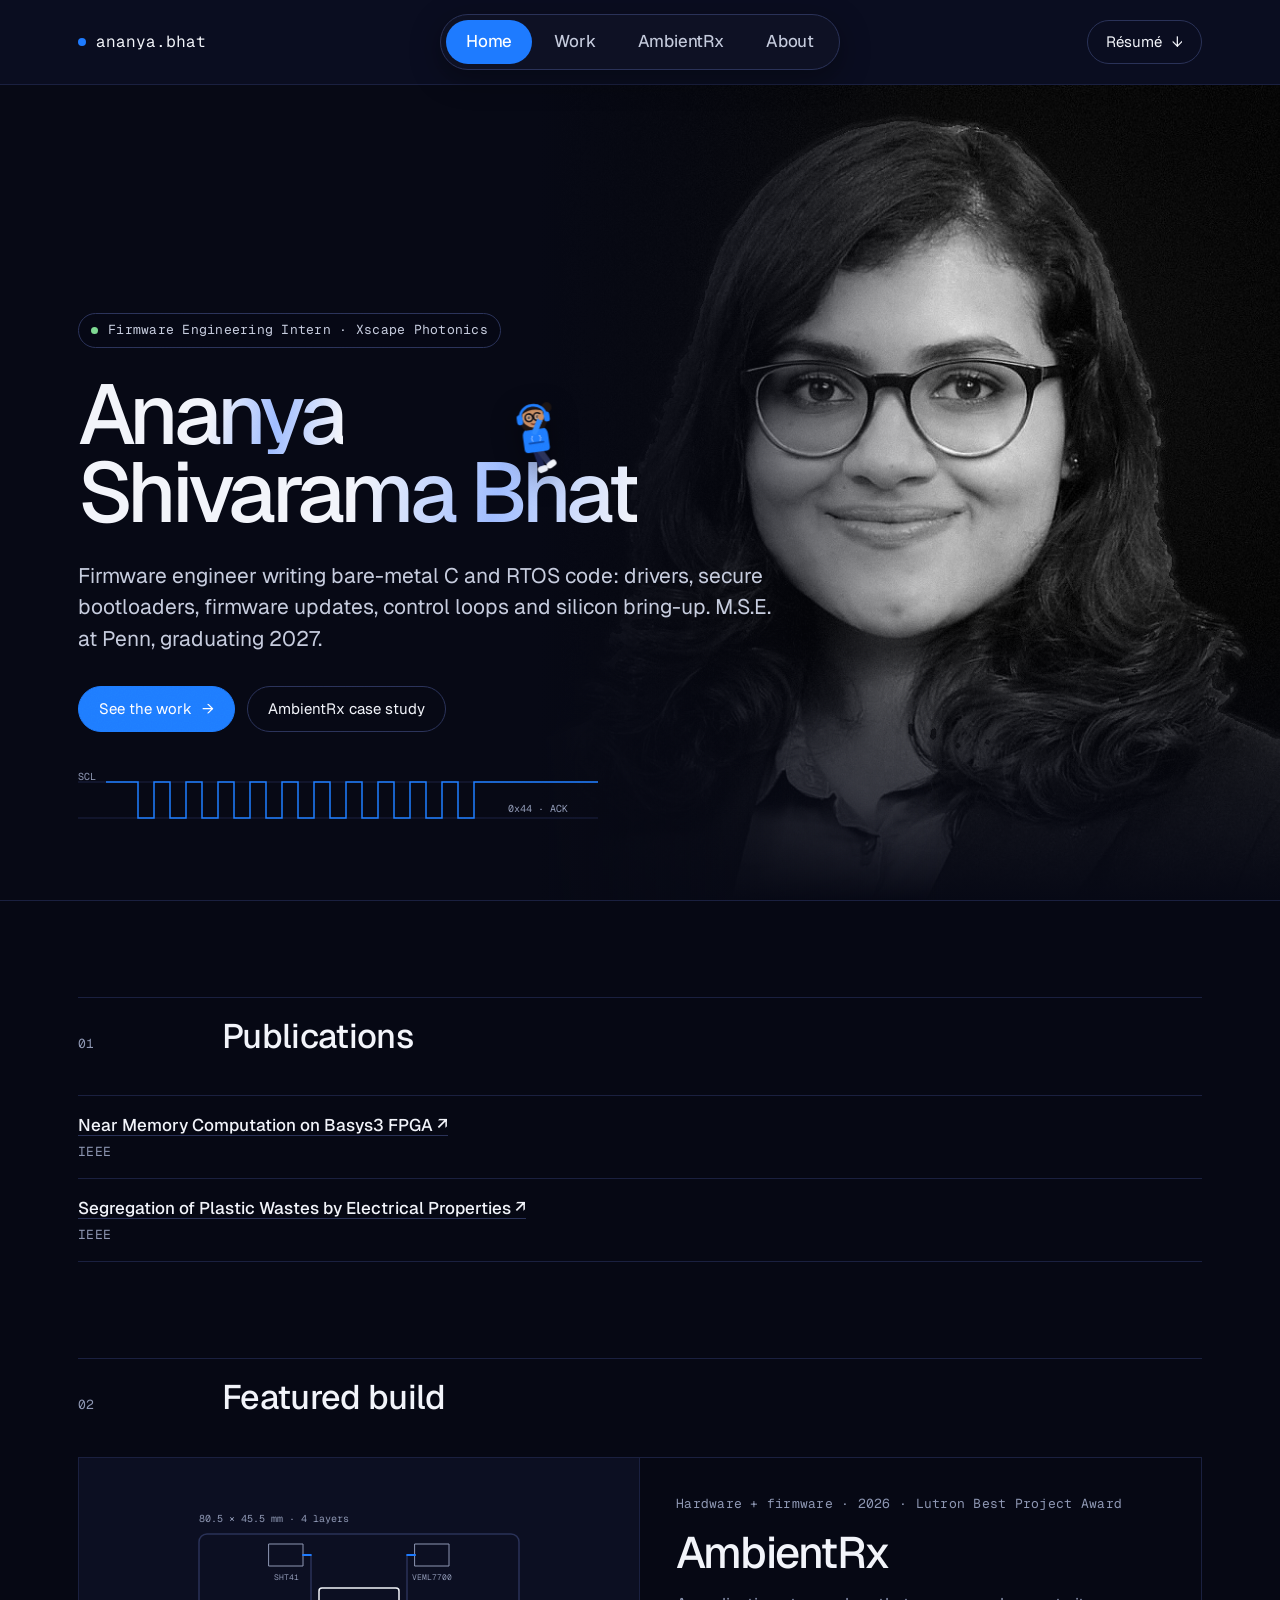
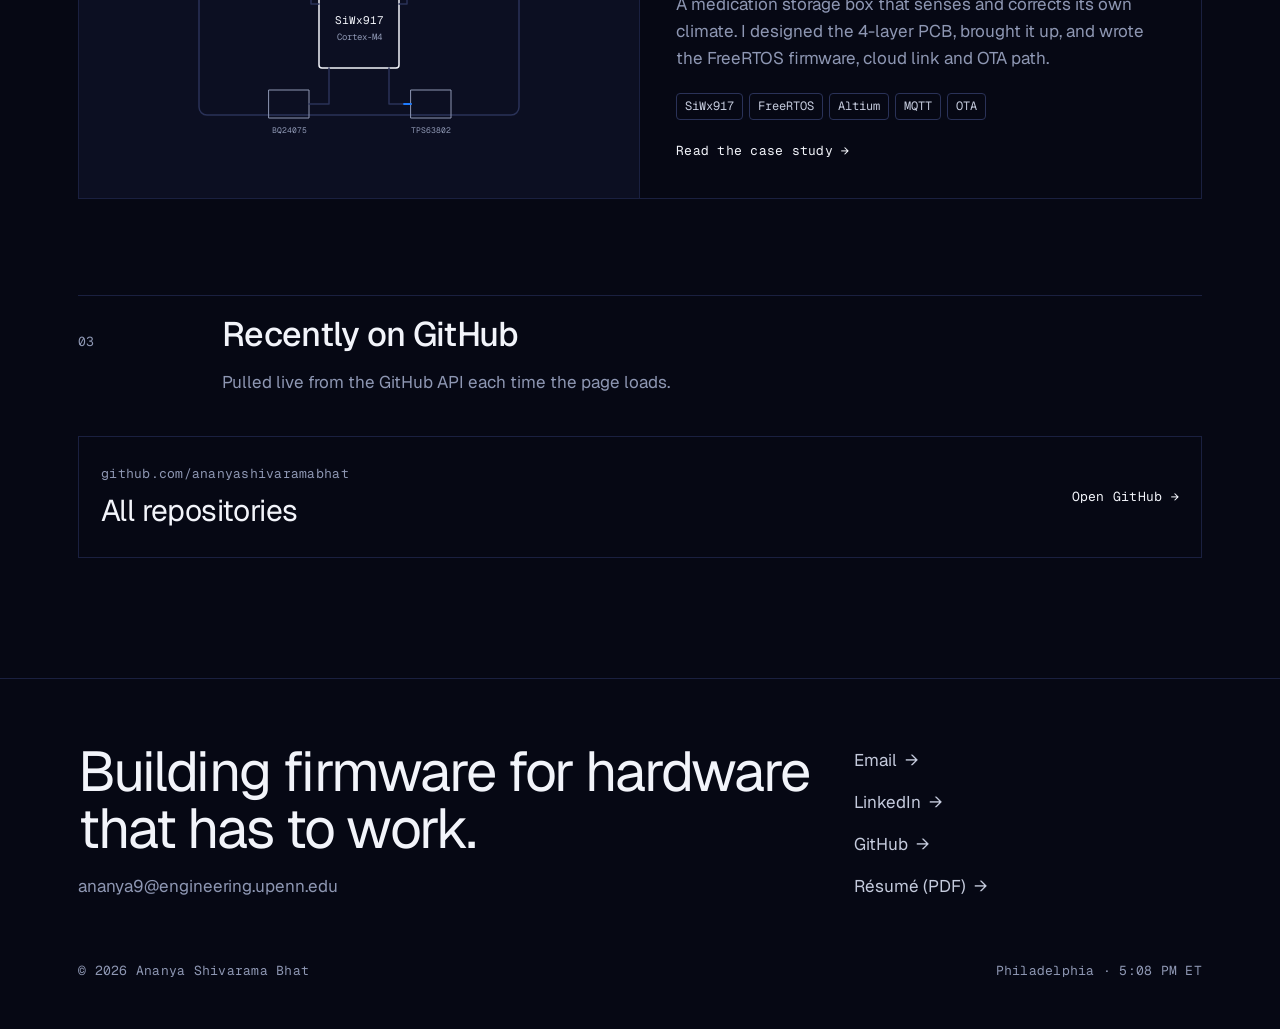
==== commit 369a1911: "Bump asset version" ====
--- a/index.html
+++ b/index.html
@@ -9,7 +9,7 @@
 <link rel="preconnect" href="https://fonts.googleapis.com">
 <link rel="preconnect" href="https://fonts.gstatic.com" crossorigin>
 <link href="https://fonts.googleapis.com/css2?family=Geist:wght@300;400;500;600&family=Geist+Mono:wght@400;500&display=swap" rel="stylesheet">
-<link rel="stylesheet" href="assets-site.css?v=12">
+<link rel="stylesheet" href="assets-site.css?v=13">
 </head>
 <body data-page="home">
 <a class="skip" href="#main">Skip to content</a>
@@ -94,6 +94,6 @@
 
 <footer id="site-footer"></footer>
 <noscript><p class="wrap mute" style="padding: 24px 28px">Some sections load with JavaScript. Email ananya9@engineering.upenn.edu.</p></noscript>
-<script src="assets-site.js?v=12" defer></script>
+<script src="assets-site.js?v=13" defer></script>
 </body>
 </html>
